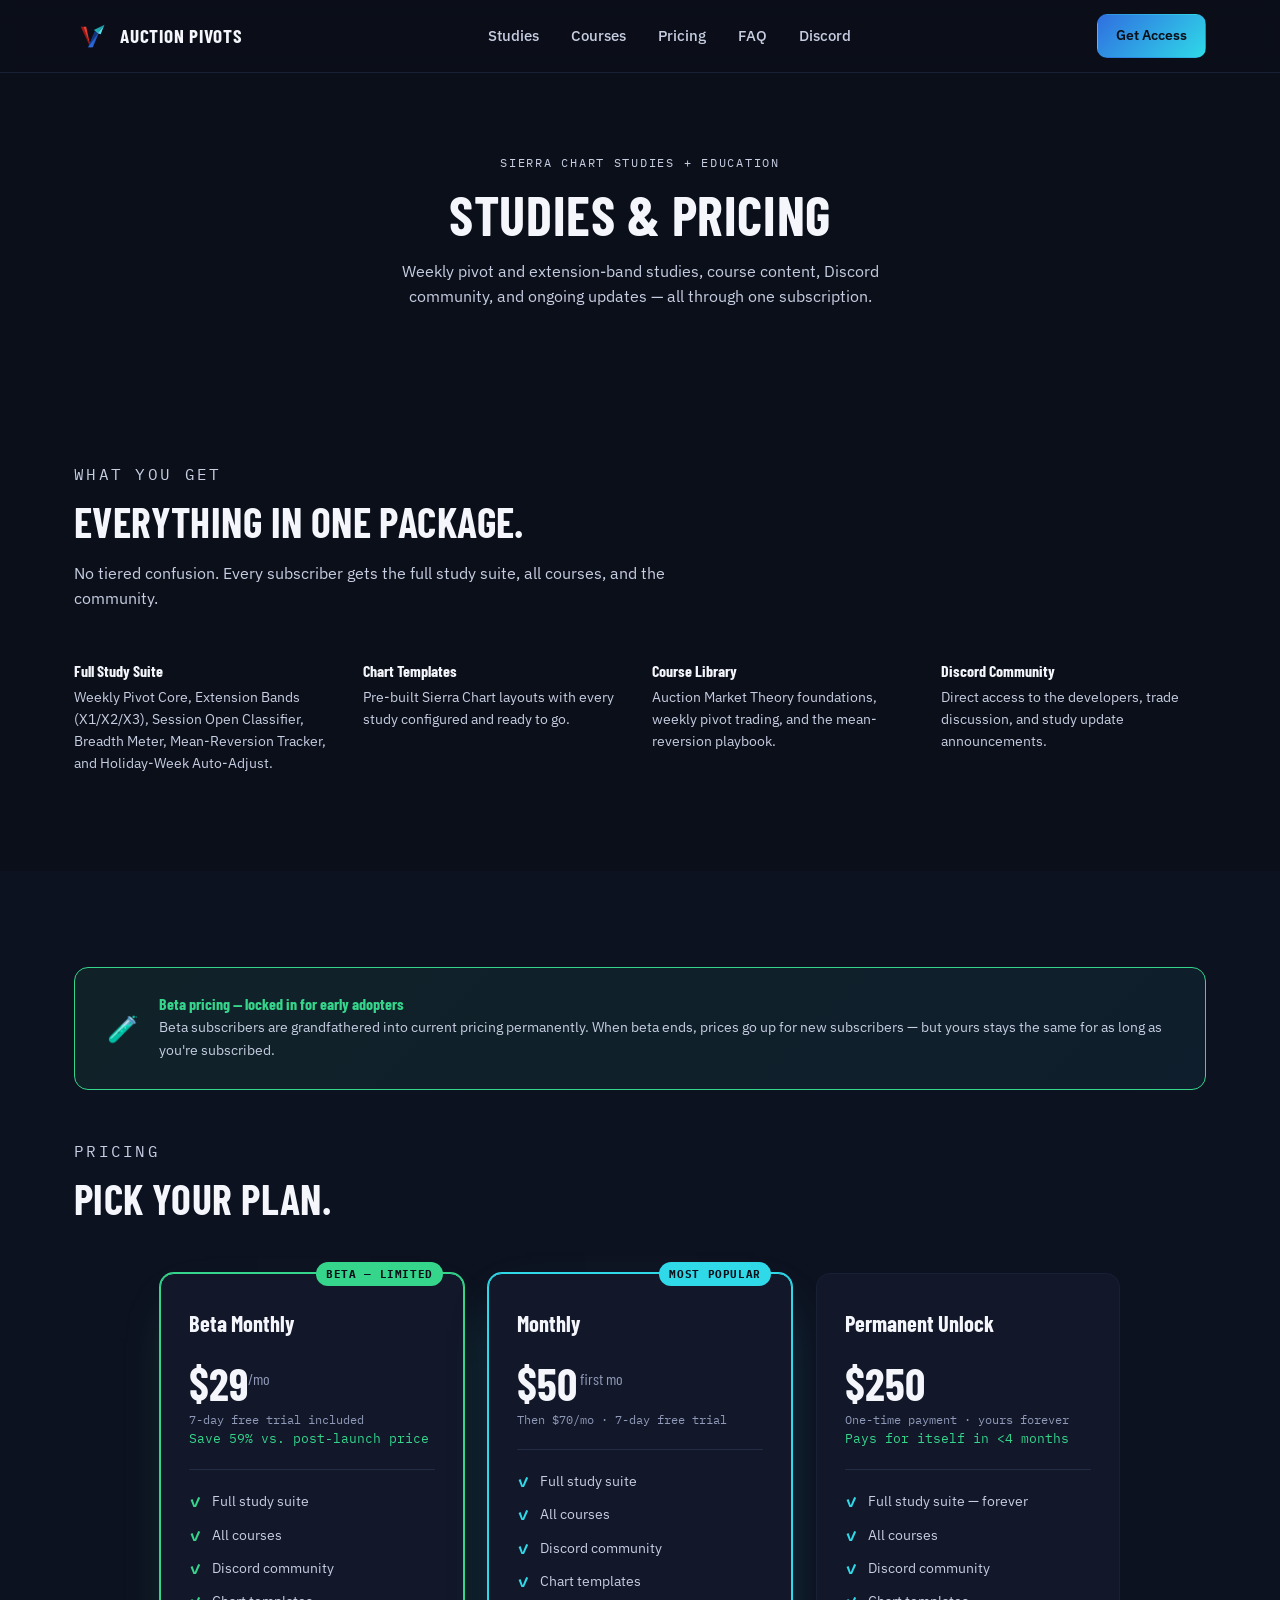
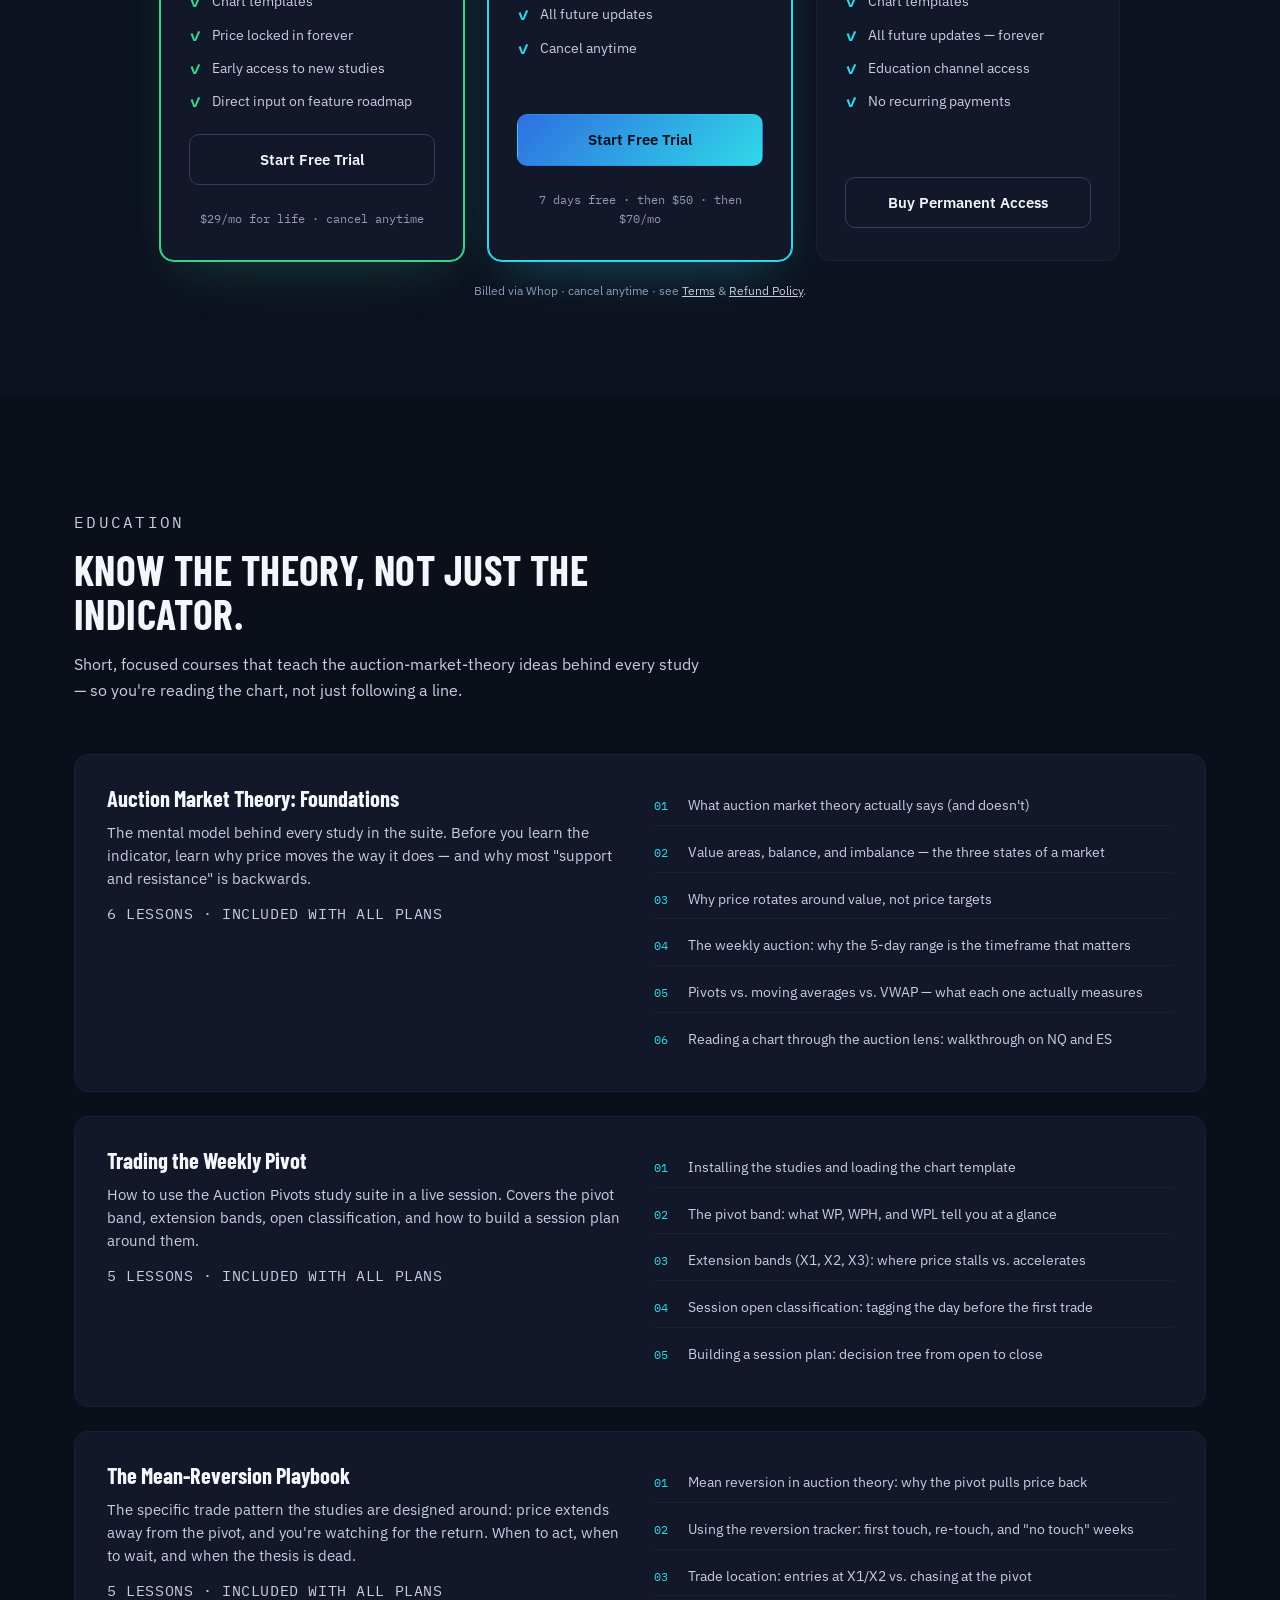
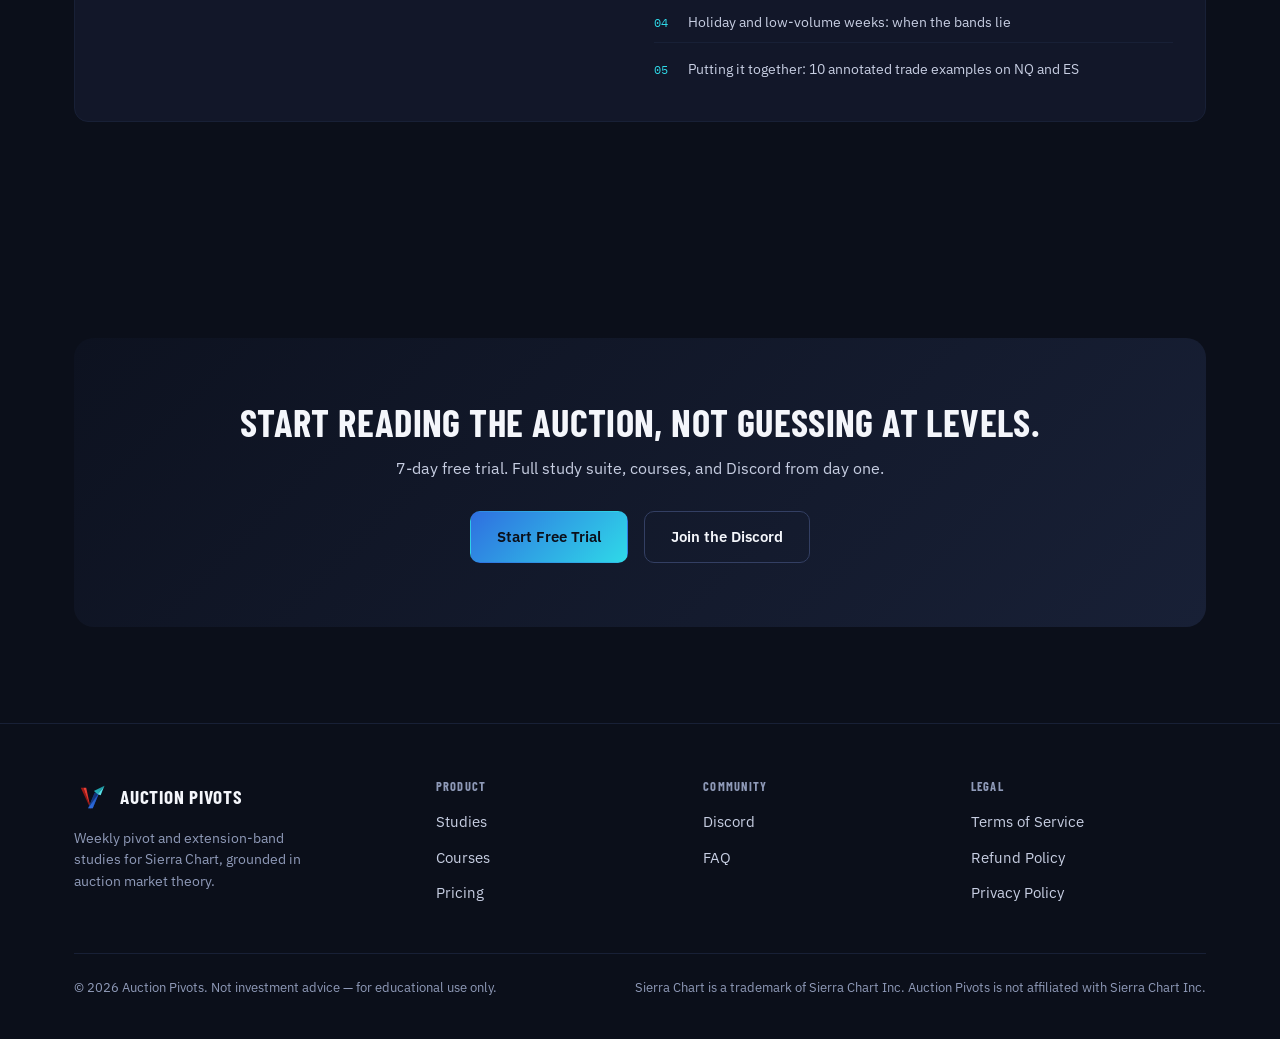
==== products.html @ 2317da23 "Initial commit: Auction Pivots marketing site" ====
<!doctype html>
<html lang="en">
<head>
<meta charset="utf-8">
<meta name="viewport" content="width=device-width, initial-scale=1">
<title>Studies &amp; Pricing — Auction Pivots</title>
<meta name="description" content="Auction Pivots studies, courses, and pricing for Sierra Chart. Monthly subscription or permanent unlock.">
<link rel="icon" href="assets/logo-mark.svg" type="image/svg+xml">
<link rel="preconnect" href="https://fonts.googleapis.com">
<link rel="preconnect" href="https://fonts.gstatic.com" crossorigin>
<link href="https://fonts.googleapis.com/css2?family=Barlow+Condensed:wght@600;700&family=IBM+Plex+Sans:wght@400;500;600;700&family=IBM+Plex+Mono:wght@400;500&display=swap" rel="stylesheet">
<link rel="stylesheet" href="css/styles.css">
<style>
  .pricing-section { padding: 96px 0; }
  .pricing-cols { display: grid; grid-template-columns: repeat(3, 1fr); gap: 24px; max-width: 960px; margin-inline: auto; }
  @media (max-width: 860px) { .pricing-cols { grid-template-columns: 1fr; max-width: 420px; } }

  .plan-card {
    position: relative;
    background: var(--navy-850);
    border: 1px solid var(--navy-800);
    border-radius: 14px;
    padding: 32px 28px;
    display: flex;
    flex-direction: column;
    gap: 20px;
  }
  .plan-card.is-featured {
    border-color: var(--cyan-400);
    box-shadow: 0 0 0 1px var(--cyan-400), 0 20px 50px -20px rgba(47, 217, 232, 0.35);
  }
  .plan-card.is-beta {
    border-color: var(--green-400);
    box-shadow: 0 0 0 1px var(--green-400), 0 20px 50px -20px rgba(53, 214, 140, 0.25);
  }
  .plan-tag {
    position: absolute;
    top: -12px; right: 20px;
    font-family: var(--font-mono);
    font-size: 0.66rem;
    letter-spacing: 0.06em;
    padding: 4px 10px;
    border-radius: 100px;
    font-weight: 700;
  }
  .plan-tag-cyan { background: var(--cyan-400); color: var(--navy-950); }
  .plan-tag-green { background: var(--green-400); color: var(--navy-950); }

  .plan-name {
    font-family: var(--font-display);
    font-size: 1.4rem;
    font-weight: 700;
    color: var(--paper-100);
  }
  .plan-price {
    font-family: var(--font-display);
    font-size: 2.8rem;
    font-weight: 700;
    color: var(--paper-100);
    line-height: 1;
  }
  .plan-price sup { font-size: 1rem; color: var(--paper-500); font-weight: 400; }
  .plan-price-note {
    font-family: var(--font-mono);
    font-size: 0.78rem;
    color: var(--paper-500);
    margin-top: 4px;
  }
  .plan-price-strike {
    font-family: var(--font-mono);
    font-size: 0.82rem;
    color: var(--paper-500);
    text-decoration: line-through;
  }
  .plan-price-save {
    font-family: var(--font-mono);
    font-size: 0.82rem;
    color: var(--green-400);
  }
  .plan-features {
    list-style: none;
    margin: 0;
    padding: 0;
    display: flex;
    flex-direction: column;
    gap: 10px;
    font-size: 0.9rem;
    color: var(--paper-300);
    flex: 1;
  }
  .plan-features li { display: flex; gap: 10px; align-items: flex-start; }
  .plan-features li::before {
    content: "✓";
    color: var(--cyan-400);
    font-weight: 700;
    flex-shrink: 0;
    margin-top: 1px;
  }
  .plan-card.is-beta .plan-features li::before { color: var(--green-400); }
  .plan-divider {
    border: none;
    border-top: 1px solid var(--navy-700);
    margin: 0;
  }

  /* Course section */
  .course-card {
    background: var(--navy-850);
    border: 1px solid var(--navy-800);
    border-radius: 14px;
    padding: 32px;
    display: grid;
    grid-template-columns: 1fr 1fr;
    gap: 28px;
    margin-bottom: 24px;
  }
  .course-card h3 {
    font-family: var(--font-display);
    font-size: 1.4rem;
    font-weight: 700;
    text-transform: none;
    letter-spacing: 0;
    color: var(--paper-100);
    margin-bottom: 12px;
  }
  .course-card p { color: var(--paper-300); font-size: 0.92rem; margin-bottom: 12px; }
  .course-meta {
    font-family: var(--font-mono);
    font-size: 0.78rem;
    color: var(--paper-500);
    letter-spacing: 0.04em;
  }
  .course-lessons {
    list-style: none;
    padding: 0;
    margin: 0;
    display: flex;
    flex-direction: column;
    gap: 8px;
    font-size: 0.88rem;
    color: var(--paper-300);
  }
  .course-lessons li {
    display: flex;
    gap: 10px;
    padding: 8px 0;
    border-bottom: 1px solid var(--navy-800);
  }
  .course-lessons li:last-child { border-bottom: none; }
  .lesson-num {
    font-family: var(--font-mono);
    font-size: 0.75rem;
    color: var(--cyan-400);
    min-width: 24px;
    padding-top: 2px;
  }
  @media (max-width: 780px) { .course-card { grid-template-columns: 1fr; } }

  /* Beta banner */
  .beta-banner {
    background: linear-gradient(135deg, rgba(53, 214, 140, 0.08), rgba(47, 217, 232, 0.06));
    border: 1px solid var(--green-400);
    border-radius: 14px;
    padding: 28px 32px;
    margin-bottom: 48px;
    display: flex;
    align-items: center;
    gap: 20px;
  }
  .beta-banner-icon {
    font-size: 1.6rem;
    flex-shrink: 0;
  }
  .beta-banner h3 {
    font-size: 1rem;
    text-transform: none;
    letter-spacing: 0;
    color: var(--green-400);
    margin-bottom: 4px;
  }
  .beta-banner p {
    font-size: 0.9rem;
    color: var(--paper-300);
  }
  @media (max-width: 620px) {
    .beta-banner { flex-direction: column; text-align: center; }
  }
</style>
</head>
<body>

<header class="site-nav">
  <div class="container">
    <a href="index.html" class="brand">
      <img src="assets/logo-mark.svg" alt="">
      <span class="brand-word">Auction Pivots</span>
    </a>
    <nav>
      <ul class="nav-links">
        <li><a href="products.html">Studies</a></li>
        <li><a href="#courses">Courses</a></li>
        <li><a href="#pricing">Pricing</a></li>
        <li><a href="index.html#faq">FAQ</a></li>
        <li><a href="https://discord.gg/maz4EEw6V" target="_blank" rel="noopener">Discord</a></li>
      </ul>
    </nav>
    <div class="nav-cta">
      <a href="https://whop.com/joined/auctionpivots/products/auctionpivots-order-flow-indicator/" class="btn btn-primary btn-sm">Get Access</a>
      <button class="nav-toggle" aria-label="Toggle menu" aria-expanded="false">&#9776;</button>
    </div>
  </div>
</header>

<main>

  <!-- PAGE HEADER -->
  <div class="page-header">
    <div class="container">
      <p class="eyebrow">Sierra Chart Studies + Education</p>
      <h1>Studies &amp; Pricing</h1>
      <p>Weekly pivot and extension-band studies, course content, Discord community, and ongoing updates — all through one subscription.</p>
    </div>
  </div>

  <!-- WHAT'S INCLUDED -->
  <section id="studies">
    <div class="container">
      <div class="section-head">
        <p class="eyebrow">What You Get</p>
        <h2>Everything in one package.</h2>
        <p>No tiered confusion. Every subscriber gets the full study suite, all courses, and the community.</p>
      </div>
      <div class="included">
        <div class="included-item">
          <h4>Full Study Suite</h4>
          <p>Weekly Pivot Core, Extension Bands (X1/X2/X3), Session Open Classifier, Breadth Meter, Mean-Reversion Tracker, and Holiday-Week Auto-Adjust.</p>
        </div>
        <div class="included-item">
          <h4>Chart Templates</h4>
          <p>Pre-built Sierra Chart layouts with every study configured and ready to go.</p>
        </div>
        <div class="included-item">
          <h4>Course Library</h4>
          <p>Auction Market Theory foundations, weekly pivot trading, and the mean-reversion playbook.</p>
        </div>
        <div class="included-item">
          <h4>Discord Community</h4>
          <p>Direct access to the developers, trade discussion, and study update announcements.</p>
        </div>
      </div>
    </div>
  </section>

  <!-- PRICING -->
  <section id="pricing" class="alt-bg pricing-section">
    <div class="container">

      <div class="beta-banner">
        <div class="beta-banner-icon">🧪</div>
        <div>
          <h3>Beta pricing — locked in for early adopters</h3>
          <p>Beta subscribers are grandfathered into current pricing permanently. When beta ends, prices go up for new subscribers — but yours stays the same for as long as you're subscribed.</p>
        </div>
      </div>

      <div class="section-head">
        <p class="eyebrow">Pricing</p>
        <h2>Pick your plan.</h2>
      </div>

      <div class="pricing-cols">

        <!-- BETA -->
        <div class="plan-card is-beta">
          <span class="plan-tag plan-tag-green">BETA — LIMITED</span>
          <p class="plan-name">Beta Monthly</p>
          <div>
            <p class="plan-price">$29<sup>/mo</sup></p>
            <p class="plan-price-note">7-day free trial included</p>
            <p class="plan-price-save">Save 59% vs. post-launch price</p>
          </div>
          <hr class="plan-divider">
          <ul class="plan-features">
            <li>Full study suite</li>
            <li>All courses</li>
            <li>Discord community</li>
            <li>Chart templates</li>
            <li>Price locked in forever</li>
            <li>Early access to new studies</li>
            <li>Direct input on feature roadmap</li>
          </ul>
          <a href="https://whop.com/joined/auctionpivots/products/auctionpivots-order-flow-indicator/" class="btn btn-ghost btn-block">Start Free Trial</a>
          <p class="plan-price-note" style="text-align:center">$29/mo for life · cancel anytime</p>
        </div>

        <!-- MONTHLY -->
        <div class="plan-card is-featured">
          <span class="plan-tag plan-tag-cyan">MOST POPULAR</span>
          <p class="plan-name">Monthly</p>
          <div>
            <p class="plan-price">$50<sup> first mo</sup></p>
            <p class="plan-price-note">Then $70/mo · 7-day free trial</p>
          </div>
          <hr class="plan-divider">
          <ul class="plan-features">
            <li>Full study suite</li>
            <li>All courses</li>
            <li>Discord community</li>
            <li>Chart templates</li>
            <li>All future updates</li>
            <li>Cancel anytime</li>
          </ul>
          <a href="https://whop.com/joined/auctionpivots/products/auctionpivots-order-flow-indicator/" class="btn btn-primary btn-block">Start Free Trial</a>
          <p class="plan-price-note" style="text-align:center">7 days free · then $50 · then $70/mo</p>
        </div>

        <!-- LIFETIME -->
        <div class="plan-card">
          <p class="plan-name">Permanent Unlock</p>
          <div>
            <p class="plan-price">$250</p>
            <p class="plan-price-note">One-time payment · yours forever</p>
            <p class="plan-price-save">Pays for itself in &lt;4 months</p>
          </div>
          <hr class="plan-divider">
          <ul class="plan-features">
            <li>Full study suite — forever</li>
            <li>All courses</li>
            <li>Discord community</li>
            <li>Chart templates</li>
            <li>All future updates — forever</li>
            <li>Education channel access</li>
            <li>No recurring payments</li>
          </ul>
          <a href="https://whop.com/joined/auctionpivots/products/auctionpivots-order-flow-indicator/" class="btn btn-ghost btn-block">Buy Permanent Access</a>
        </div>

      </div>

      <p class="stripe-note" style="text-align:center; margin-top: 20px;">Billed via Whop &middot; cancel anytime &middot; see <a href="terms.html" style="color:var(--paper-300)">Terms</a> &amp; <a href="refund.html" style="color:var(--paper-300)">Refund Policy</a>.</p>
    </div>
  </section>

  <!-- COURSES -->
  <section id="courses">
    <div class="container">
      <div class="section-head">
        <p class="eyebrow">Education</p>
        <h2>Know the theory, not just the indicator.</h2>
        <p>Short, focused courses that teach the auction-market-theory ideas behind every study — so you're reading the chart, not just following a line.</p>
      </div>

      <!-- Course 1 -->
      <div class="course-card">
        <div>
          <h3>Auction Market Theory: Foundations</h3>
          <p>The mental model behind every study in the suite. Before you learn the indicator, learn why price moves the way it does — and why most "support and resistance" is backwards.</p>
          <p class="course-meta">6 LESSONS · INCLUDED WITH ALL PLANS</p>
        </div>
        <div>
          <ul class="course-lessons">
            <li><span class="lesson-num">01</span> What auction market theory actually says (and doesn't)</li>
            <li><span class="lesson-num">02</span> Value areas, balance, and imbalance — the three states of a market</li>
            <li><span class="lesson-num">03</span> Why price rotates around value, not price targets</li>
            <li><span class="lesson-num">04</span> The weekly auction: why the 5-day range is the timeframe that matters</li>
            <li><span class="lesson-num">05</span> Pivots vs. moving averages vs. VWAP — what each one actually measures</li>
            <li><span class="lesson-num">06</span> Reading a chart through the auction lens: walkthrough on NQ and ES</li>
          </ul>
        </div>
      </div>

      <!-- Course 2 -->
      <div class="course-card">
        <div>
          <h3>Trading the Weekly Pivot</h3>
          <p>How to use the Auction Pivots study suite in a live session. Covers the pivot band, extension bands, open classification, and how to build a session plan around them.</p>
          <p class="course-meta">5 LESSONS · INCLUDED WITH ALL PLANS</p>
        </div>
        <div>
          <ul class="course-lessons">
            <li><span class="lesson-num">01</span> Installing the studies and loading the chart template</li>
            <li><span class="lesson-num">02</span> The pivot band: what WP, WPH, and WPL tell you at a glance</li>
            <li><span class="lesson-num">03</span> Extension bands (X1, X2, X3): where price stalls vs. accelerates</li>
            <li><span class="lesson-num">04</span> Session open classification: tagging the day before the first trade</li>
            <li><span class="lesson-num">05</span> Building a session plan: decision tree from open to close</li>
          </ul>
        </div>
      </div>

      <!-- Course 3 -->
      <div class="course-card">
        <div>
          <h3>The Mean-Reversion Playbook</h3>
          <p>The specific trade pattern the studies are designed around: price extends away from the pivot, and you're watching for the return. When to act, when to wait, and when the thesis is dead.</p>
          <p class="course-meta">5 LESSONS · INCLUDED WITH ALL PLANS</p>
        </div>
        <div>
          <ul class="course-lessons">
            <li><span class="lesson-num">01</span> Mean reversion in auction theory: why the pivot pulls price back</li>
            <li><span class="lesson-num">02</span> Using the reversion tracker: first touch, re-touch, and "no touch" weeks</li>
            <li><span class="lesson-num">03</span> Trade location: entries at X1/X2 vs. chasing at the pivot</li>
            <li><span class="lesson-num">04</span> Holiday and low-volume weeks: when the bands lie</li>
            <li><span class="lesson-num">05</span> Putting it together: 10 annotated trade examples on NQ and ES</li>
          </ul>
        </div>
      </div>

    </div>
  </section>

  <!-- CTA -->
  <section>
    <div class="container">
      <div class="cta-band">
        <h2>Start reading the auction, not guessing at levels.</h2>
        <p>7-day free trial. Full study suite, courses, and Discord from day one.</p>
        <div class="hero-actions">
          <a href="https://whop.com/joined/auctionpivots/products/auctionpivots-order-flow-indicator/" class="btn btn-primary">Start Free Trial</a>
          <a href="https://discord.gg/maz4EEw6V" target="_blank" rel="noopener" class="btn btn-ghost">Join the Discord</a>
        </div>
      </div>
    </div>
  </section>

</main>

<footer class="site-footer">
  <div class="container">
    <div class="footer-grid">
      <div class="footer-brand">
        <a href="index.html" class="brand">
          <img src="assets/logo-mark.svg" alt="">
          <span class="brand-word">Auction Pivots</span>
        </a>
        <p>Weekly pivot and extension-band studies for Sierra Chart, grounded in auction market theory.</p>
      </div>
      <div class="footer-col">
        <h4>Product</h4>
        <ul>
          <li><a href="products.html">Studies</a></li>
          <li><a href="#courses">Courses</a></li>
          <li><a href="#pricing">Pricing</a></li>
        </ul>
      </div>
      <div class="footer-col">
        <h4>Community</h4>
        <ul>
          <li><a href="https://discord.gg/maz4EEw6V" target="_blank" rel="noopener">Discord</a></li>
          <li><a href="index.html#faq">FAQ</a></li>
        </ul>
      </div>
      <div class="footer-col">
        <h4>Legal</h4>
        <ul>
          <li><a href="terms.html">Terms of Service</a></li>
          <li><a href="refund.html">Refund Policy</a></li>
          <li><a href="privacy.html">Privacy Policy</a></li>
        </ul>
      </div>
    </div>
    <div class="footer-bottom">
      <span>&copy; 2026 Auction Pivots. Not investment advice — for educational use only.</span>
      <span>Sierra Chart is a trademark of Sierra Chart Inc. Auction Pivots is not affiliated with Sierra Chart Inc.</span>
    </div>
  </div>
</footer>

<script src="js/main.js"></script>
</body>
</html>
---- css/styles.css ----
/* ============================================================
   Auction Pivots — design tokens
   ============================================================ */
:root {
  --navy-950: #0b0f1a;
  --navy-900: #0d1220;
  --navy-850: #121729;
  --navy-800: #182036;
  --navy-700: #232c47;
  --navy-600: #333f63;

  --red-500: #e8261f;
  --red-400: #f0453c;
  --red-700: #8f1613;

  --blue-600: #1f5fd1;
  --blue-500: #2f6fe0;
  --blue-800: #14264f;

  --cyan-400: #2fd9e8;
  --cyan-300: #6fe9ef;

  --green-400: #35d68c;

  --paper-100: #f4f6fb;
  --paper-300: #c7cee2;
  --paper-500: #8f9ab8;

  --font-display: "Barlow Condensed", "Arial Narrow", sans-serif;
  --font-body: "IBM Plex Sans", system-ui, -apple-system, sans-serif;
  --font-mono: "IBM Plex Mono", ui-monospace, "SFMono-Regular", monospace;

  --container: 1180px;
  --radius: 10px;

  --ease: cubic-bezier(0.22, 1, 0.36, 1);
}

*, *::before, *::after { box-sizing: border-box; }
html { scroll-behavior: smooth; }
@media (prefers-reduced-motion: reduce) {
  html { scroll-behavior: auto; }
  *, *::before, *::after {
    animation-duration: 0.01ms !important;
    animation-iteration-count: 1 !important;
    transition-duration: 0.01ms !important;
    scroll-behavior: auto !important;
  }
}

body {
  margin: 0;
  background: var(--navy-950);
  color: var(--paper-100);
  font-family: var(--font-body);
  font-size: 16px;
  line-height: 1.55;
  -webkit-font-smoothing: antialiased;
}

img { max-width: 100%; display: block; }
a { color: inherit; }

h1, h2, h3, h4 {
  font-family: var(--font-display);
  font-weight: 700;
  text-transform: uppercase;
  letter-spacing: 0.01em;
  line-height: 1.05;
  margin: 0;
}

p { margin: 0; }

.container {
  max-width: var(--container);
  margin-inline: auto;
  padding-inline: 24px;
}

.eyebrow {
  font-family: var(--font-mono);
  font-size: 0.78rem;
  letter-spacing: 0.14em;
  text-transform: uppercase;
  color: var(--cyan-300);
  margin-bottom: 14px;
}

:focus-visible {
  outline: 2px solid var(--cyan-400);
  outline-offset: 3px;
  border-radius: 4px;
}

/* Buttons */
.btn {
  display: inline-flex;
  align-items: center;
  justify-content: center;
  gap: 8px;
  font-family: var(--font-body);
  font-weight: 600;
  font-size: 0.95rem;
  padding: 13px 26px;
  border-radius: var(--radius);
  text-decoration: none;
  border: 1px solid transparent;
  cursor: pointer;
  transition: transform 0.2s var(--ease), background 0.2s var(--ease), border-color 0.2s var(--ease);
}
.btn:hover { transform: translateY(-2px); }
.btn-primary {
  background: linear-gradient(135deg, var(--blue-500), var(--cyan-400));
  color: var(--navy-950);
}
.btn-primary:hover { filter: brightness(1.08); }
.btn-ghost {
  background: transparent;
  border-color: var(--navy-600);
  color: var(--paper-100);
}
.btn-ghost:hover { border-color: var(--cyan-400); }
.btn-block { width: 100%; }
.btn-sm { padding: 10px 18px; font-size: 0.85rem; }

/* ============================================================
   Nav
   ============================================================ */
.site-nav {
  position: sticky;
  top: 0;
  z-index: 50;
  background: rgba(11, 15, 26, 0.82);
  backdrop-filter: blur(10px);
  border-bottom: 1px solid var(--navy-800);
}
.site-nav .container {
  display: flex;
  align-items: center;
  justify-content: space-between;
  height: 72px;
}
.brand {
  display: flex;
  align-items: center;
  gap: 12px;
  text-decoration: none;
}
.brand img { width: 34px; height: 34px; }
.brand-word {
  font-family: var(--font-display);
  font-weight: 700;
  letter-spacing: 0.04em;
  font-size: 1.2rem;
  text-transform: uppercase;
  color: var(--paper-100);
}
.nav-links {
  display: flex;
  align-items: center;
  gap: 32px;
  list-style: none;
  margin: 0;
  padding: 0;
  font-size: 0.92rem;
  font-weight: 500;
}
.nav-links a {
  text-decoration: none;
  color: var(--paper-300);
  transition: color 0.15s;
}
.nav-links a:hover { color: var(--paper-100); }
.nav-cta { display: flex; align-items: center; gap: 14px; }
.nav-toggle {
  display: none;
  background: none;
  border: 1px solid var(--navy-600);
  border-radius: 8px;
  color: var(--paper-100);
  width: 42px;
  height: 42px;
  font-size: 1.2rem;
}

@media (max-width: 860px) {
  .nav-links { display: none; }
  .nav-toggle { display: inline-flex; align-items: center; justify-content: center; }
  .site-nav.is-open .nav-links {
    display: flex;
    flex-direction: column;
    align-items: flex-start;
    gap: 18px;
    position: absolute;
    top: 72px;
    left: 0;
    right: 0;
    background: var(--navy-900);
    padding: 24px;
    border-bottom: 1px solid var(--navy-800);
  }
}

/* ============================================================
   Hero + pivot-ladder animation
   ============================================================ */
.hero {
  position: relative;
  overflow: hidden;
  min-height: 680px;
  display: flex;
  align-items: center;
  padding: 120px 0;
}

.hero-bg {
  position: absolute;
  inset: 0;
  z-index: 0;
  background: var(--navy-950);
}
.hero-video {
  position: absolute;
  inset: 0;
  width: 100%;
  height: 100%;
  object-fit: cover;
  filter: grayscale(1) contrast(1.15) brightness(0.5);
}
.hero-video-tint {
  position: absolute;
  inset: 0;
  background: linear-gradient(120deg, var(--navy-950) 0%, var(--blue-800) 45%, var(--cyan-400) 100%);
  mix-blend-mode: color;
  opacity: 0.9;
}
.hero-scrim {
  position: absolute;
  inset: 0;
  background: linear-gradient(90deg,
    rgba(11,15,26,0.94) 0%,
    rgba(11,15,26,0.80) 32%,
    rgba(11,15,26,0.42) 62%,
    rgba(11,15,26,0.6) 100%);
}

.hero-inner { position: relative; z-index: 1; }
.hero-copy { max-width: 640px; }

.hero h1 {
  font-size: clamp(2.6rem, 5vw, 4.2rem);
  color: var(--paper-100);
}
.hero h1 span {
  background: linear-gradient(100deg, var(--red-400), var(--blue-500) 55%, var(--cyan-400));
  -webkit-background-clip: text;
  background-clip: text;
  color: transparent;
}
.hero-sub {
  margin-top: 22px;
  max-width: 46ch;
  color: var(--paper-300);
  font-size: 1.05rem;
}
.hero-actions {
  margin-top: 34px;
  display: flex;
  gap: 16px;
  flex-wrap: wrap;
}

@media (max-width: 980px) {
  .hero { min-height: 560px; padding: 100px 0; }
}
@media (max-width: 620px) {
  .hero { min-height: 480px; padding: 80px 0; }
  .hero-scrim {
    background: linear-gradient(180deg, rgba(11,15,26,0.55) 0%, rgba(11,15,26,0.94) 70%);
  }
}

/* ============================================================
   Sections
   ============================================================ */
section { padding: 96px 0; }
.section-head {
  max-width: 640px;
  margin-bottom: 52px;
}
.section-head h2 { font-size: clamp(1.9rem, 3.4vw, 2.6rem); }
.section-head p {
  margin-top: 16px;
  color: var(--paper-300);
  font-size: 1.02rem;
}
.alt-bg { background: var(--navy-900); }

/* How it works */
.steps {
  display: grid;
  grid-template-columns: repeat(4, 1fr);
  gap: 24px;
}
.step {
  background: var(--navy-850);
  border: 1px solid var(--navy-800);
  border-radius: var(--radius);
  padding: 26px 22px;
}
.step-num {
  font-family: var(--font-mono);
  color: var(--cyan-400);
  font-size: 0.85rem;
  margin-bottom: 14px;
}
.step h3 {
  font-size: 1.15rem;
  text-transform: none;
  letter-spacing: 0;
}
.step p {
  margin-top: 10px;
  color: var(--paper-300);
  font-size: 0.92rem;
}
@media (max-width: 980px) { .steps { grid-template-columns: 1fr 1fr; } }
@media (max-width: 620px) { .steps { grid-template-columns: 1fr; } }

/* Showcase video */
.showcase-frame {
  max-width: 980px;
  margin-inline: auto;
  border-radius: 14px;
  overflow: hidden;
  border: 1px solid var(--navy-800);
  background: var(--navy-950);
  box-shadow: 0 30px 70px -30px rgba(0, 0, 0, 0.6);
}
.showcase-frame video {
  display: block;
  width: 100%;
  height: auto;
}

/* Cards grid (studies / packages) */
.card-grid {
  display: grid;
  grid-template-columns: repeat(3, 1fr);
  gap: 24px;
}
.card {
  background: var(--navy-850);
  border: 1px solid var(--navy-800);
  border-radius: 14px;
  padding: 30px;
  display: flex;
  flex-direction: column;
  gap: 16px;
}
.card-badge {
  align-self: flex-start;
  font-family: var(--font-mono);
  font-size: 0.68rem;
  letter-spacing: 0.08em;
  text-transform: uppercase;
  color: var(--navy-950);
  background: var(--cyan-400);
  padding: 4px 10px;
  border-radius: 100px;
}
.card h3 {
  font-size: 1.3rem;
  text-transform: none;
  letter-spacing: 0;
}
.card-list {
  list-style: none;
  margin: 0;
  padding: 0;
  display: flex;
  flex-direction: column;
  gap: 9px;
  font-size: 0.9rem;
  color: var(--paper-300);
  flex: 1;
}
.card-list li { display: flex; gap: 9px; }
.card-list li::before {
  content: "";
  width: 6px; height: 6px;
  margin-top: 7px;
  border-radius: 1px;
  background: var(--blue-500);
  flex-shrink: 0;
}
@media (max-width: 980px) { .card-grid { grid-template-columns: 1fr 1fr; } }
@media (max-width: 620px) { .card-grid { grid-template-columns: 1fr; } }

/* Pricing */
.pricing-grid {
  display: grid;
  grid-template-columns: repeat(4, 1fr);
  gap: 20px;
}
.price-card {
  position: relative;
  background: var(--navy-850);
  border: 1px solid var(--navy-800);
  border-radius: 14px;
  padding: 28px 24px;
  display: flex;
  flex-direction: column;
  gap: 18px;
}
.price-card.is-best {
  border-color: var(--cyan-400);
  box-shadow: 0 0 0 1px var(--cyan-400), 0 20px 50px -20px rgba(47, 217, 232, 0.35);
}
.price-tag {
  position: absolute;
  top: -12px; right: 20px;
  background: var(--cyan-400);
  color: var(--navy-950);
  font-family: var(--font-mono);
  font-size: 0.66rem;
  letter-spacing: 0.06em;
  padding: 4px 10px;
  border-radius: 100px;
  font-weight: 700;
}
.price-term {
  font-family: var(--font-mono);
  color: var(--paper-500);
  font-size: 0.8rem;
  letter-spacing: 0.06em;
  text-transform: uppercase;
}
.price-amount {
  font-family: var(--font-display);
  font-size: 2.6rem;
  color: var(--paper-100);
}
.price-amount sup { font-size: 1.1rem; color: var(--paper-500); font-weight: 400; }
.price-discount { color: var(--cyan-300); font-size: 0.82rem; font-family: var(--font-mono); }
@media (max-width: 980px) { .pricing-grid { grid-template-columns: 1fr 1fr; } }
@media (max-width: 560px) { .pricing-grid { grid-template-columns: 1fr; } }

/* Included strip */
.included {
  display: grid;
  grid-template-columns: repeat(4, 1fr);
  gap: 24px;
}
.included-item { text-align: left; }
.included-item h4 {
  font-size: 1rem;
  text-transform: none;
  letter-spacing: 0;
  color: var(--paper-100);
}
.included-item p {
  margin-top: 8px;
  font-size: 0.88rem;
  color: var(--paper-300);
}
@media (max-width: 860px) { .included { grid-template-columns: 1fr 1fr; } }
@media (max-width: 520px) { .included { grid-template-columns: 1fr; } }

/* FAQ */
.faq { max-width: 780px; }
.faq-item {
  border-bottom: 1px solid var(--navy-800);
}
.faq-q {
  width: 100%;
  text-align: left;
  background: none;
  border: none;
  color: var(--paper-100);
  font-family: var(--font-body);
  font-size: 1.02rem;
  font-weight: 600;
  padding: 22px 0;
  display: flex;
  justify-content: space-between;
  align-items: center;
  gap: 16px;
  cursor: pointer;
}
.faq-q .icon { transition: transform 0.2s var(--ease); color: var(--cyan-400); font-family: var(--font-mono); }
.faq-item[data-open="true"] .icon { transform: rotate(45deg); }
.faq-a {
  max-height: 0;
  overflow: hidden;
  color: var(--paper-300);
  font-size: 0.95rem;
  transition: max-height 0.25s var(--ease);
}
.faq-a-inner { padding-bottom: 22px; }

/* CTA band */
.cta-band {
  text-align: center;
  background: linear-gradient(135deg, var(--navy-900), var(--navy-800));
  border-radius: 20px;
  padding: 64px 32px;
}
.cta-band h2 { font-size: clamp(1.8rem, 3.6vw, 2.4rem); }
.cta-band p { margin-top: 14px; color: var(--paper-300); }
.cta-band .hero-actions { justify-content: center; margin-top: 30px; }

/* Footer */
.site-footer {
  border-top: 1px solid var(--navy-800);
  padding: 56px 0 40px;
}
.footer-grid {
  display: grid;
  grid-template-columns: 1.4fr 1fr 1fr 1fr;
  gap: 32px;
}
.footer-brand .brand { margin-bottom: 14px; }
.footer-brand p { color: var(--paper-500); font-size: 0.88rem; max-width: 32ch; }
.footer-col h4 {
  font-size: 0.78rem;
  letter-spacing: 0.1em;
  color: var(--paper-500);
  margin-bottom: 16px;
}
.footer-col ul { list-style: none; margin: 0; padding: 0; display: flex; flex-direction: column; gap: 11px; }
.footer-col a { text-decoration: none; color: var(--paper-300); font-size: 0.92rem; }
.footer-col a:hover { color: var(--cyan-300); }
.footer-bottom {
  margin-top: 48px;
  padding-top: 24px;
  border-top: 1px solid var(--navy-800);
  color: var(--paper-500);
  font-size: 0.82rem;
  display: flex;
  justify-content: space-between;
  flex-wrap: wrap;
  gap: 12px;
}
@media (max-width: 780px) {
  .footer-grid { grid-template-columns: 1fr 1fr; }
}
@media (max-width: 480px) {
  .footer-grid { grid-template-columns: 1fr; }
}

/* Page header (products page) */
.page-header { padding: 64px 0 40px; text-align: center; }
.page-header h1 { font-size: clamp(2.2rem, 4.6vw, 3.4rem); }
.page-header p { margin-top: 16px; color: var(--paper-300); max-width: 56ch; margin-inline: auto; }

.tier-tabs {
  display: flex;
  justify-content: center;
  gap: 10px;
  margin: 36px 0 8px;
  flex-wrap: wrap;
}
.tier-tab {
  font-family: var(--font-mono);
  font-size: 0.82rem;
  letter-spacing: 0.04em;
  padding: 9px 18px;
  border-radius: 100px;
  border: 1px solid var(--navy-700);
  background: transparent;
  color: var(--paper-300);
  cursor: pointer;
}
.tier-tab[aria-selected="true"] {
  background: var(--cyan-400);
  border-color: var(--cyan-400);
  color: var(--navy-950);
}

.bundle-card {
  background: var(--navy-850);
  border: 1px solid var(--navy-800);
  border-radius: 14px;
  padding: 32px;
  margin-bottom: 24px;
  display: grid;
  grid-template-columns: 1.4fr 1fr;
  gap: 28px;
}
.bundle-card h3 { font-size: 1.4rem; text-transform: none; letter-spacing: 0; }
.bundle-card .card-list { margin-top: 16px; }
.bundle-price { display: flex; flex-direction: column; justify-content: center; align-items: flex-start; gap: 10px; }
@media (max-width: 780px) { .bundle-card { grid-template-columns: 1fr; } }

.study-table {
  width: 100%;
  border-collapse: collapse;
  font-size: 0.92rem;
}
.study-table th, .study-table td {
  text-align: left;
  padding: 16px 14px;
  border-bottom: 1px solid var(--navy-800);
}
.study-table th {
  font-family: var(--font-mono);
  font-size: 0.72rem;
  letter-spacing: 0.06em;
  text-transform: uppercase;
  color: var(--paper-500);
  font-weight: 500;
}
.study-table td:first-child { color: var(--paper-100); font-weight: 600; }
.study-table .mono { font-family: var(--font-mono); color: var(--cyan-300); font-size: 0.85rem; }
.table-wrap { overflow-x: auto; }

.stripe-note {
  margin-top: 8px;
  font-size: 0.78rem;
  color: var(--paper-500);
}
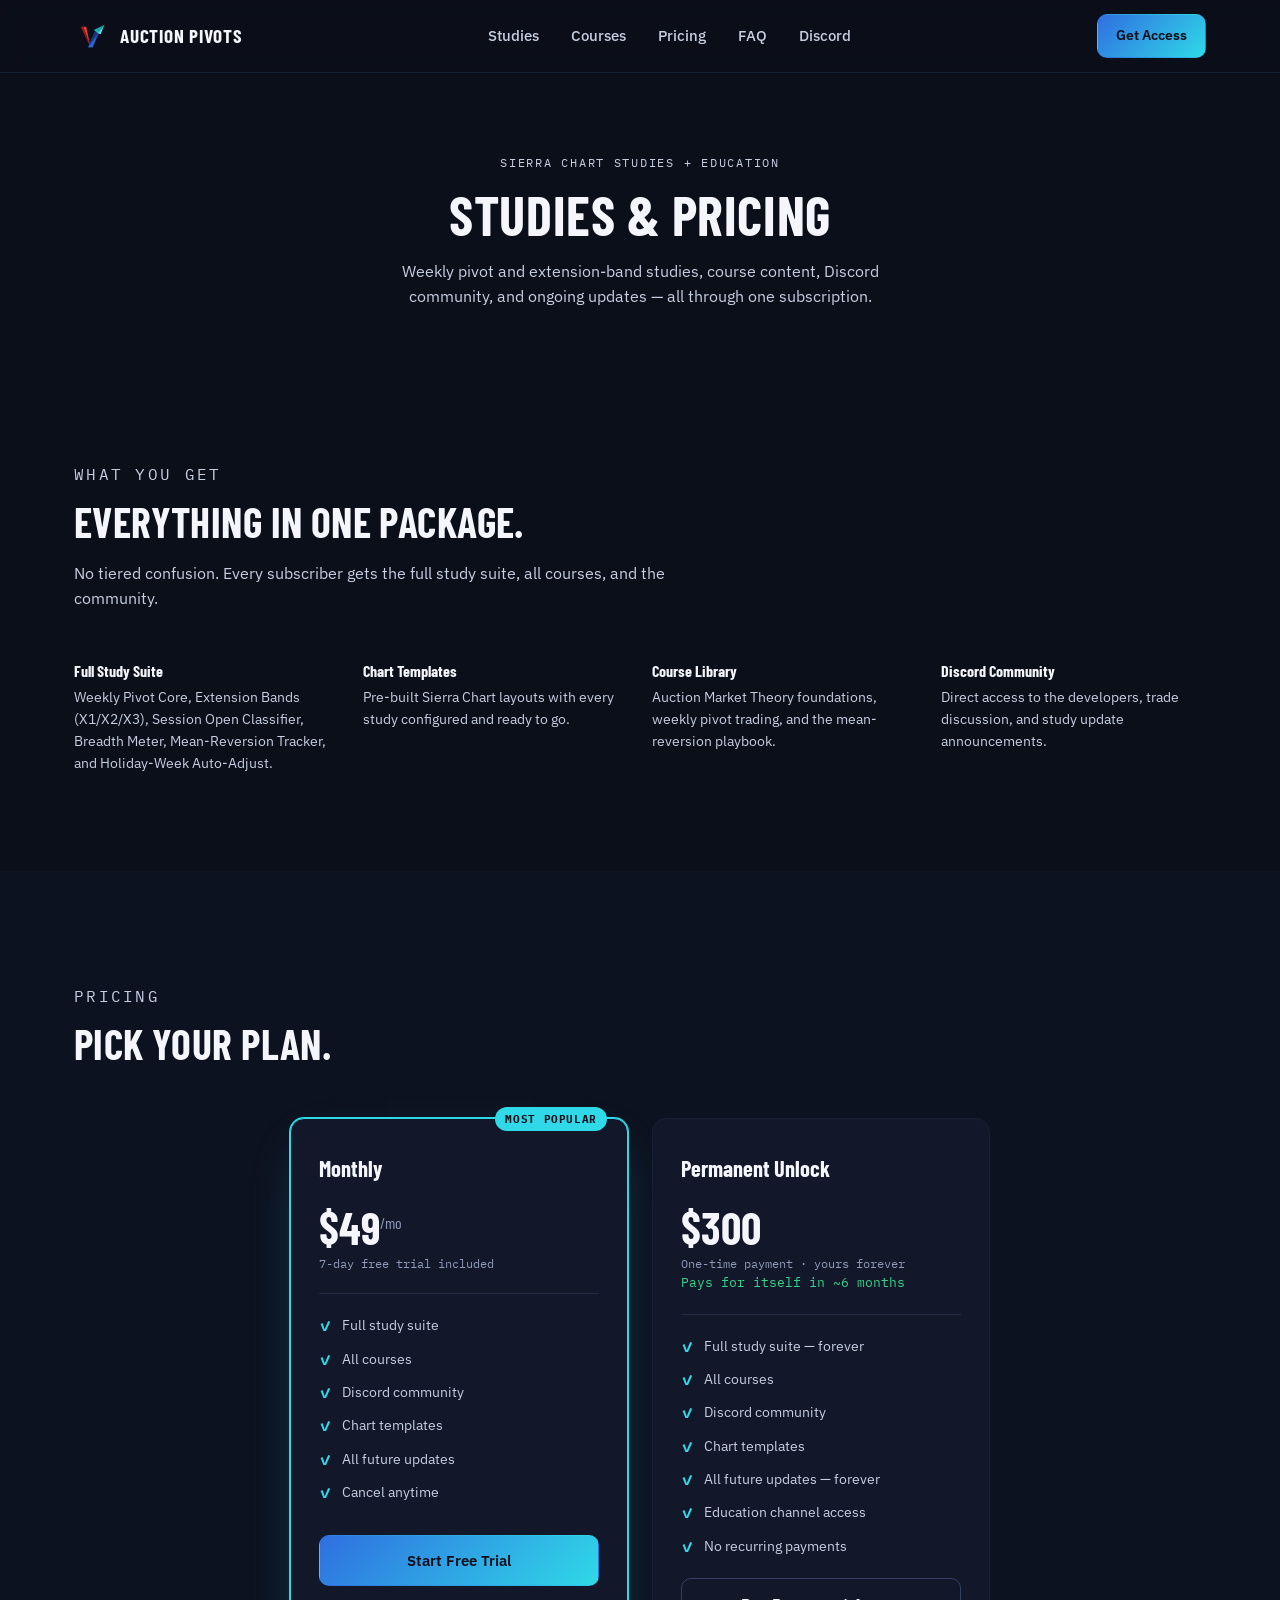
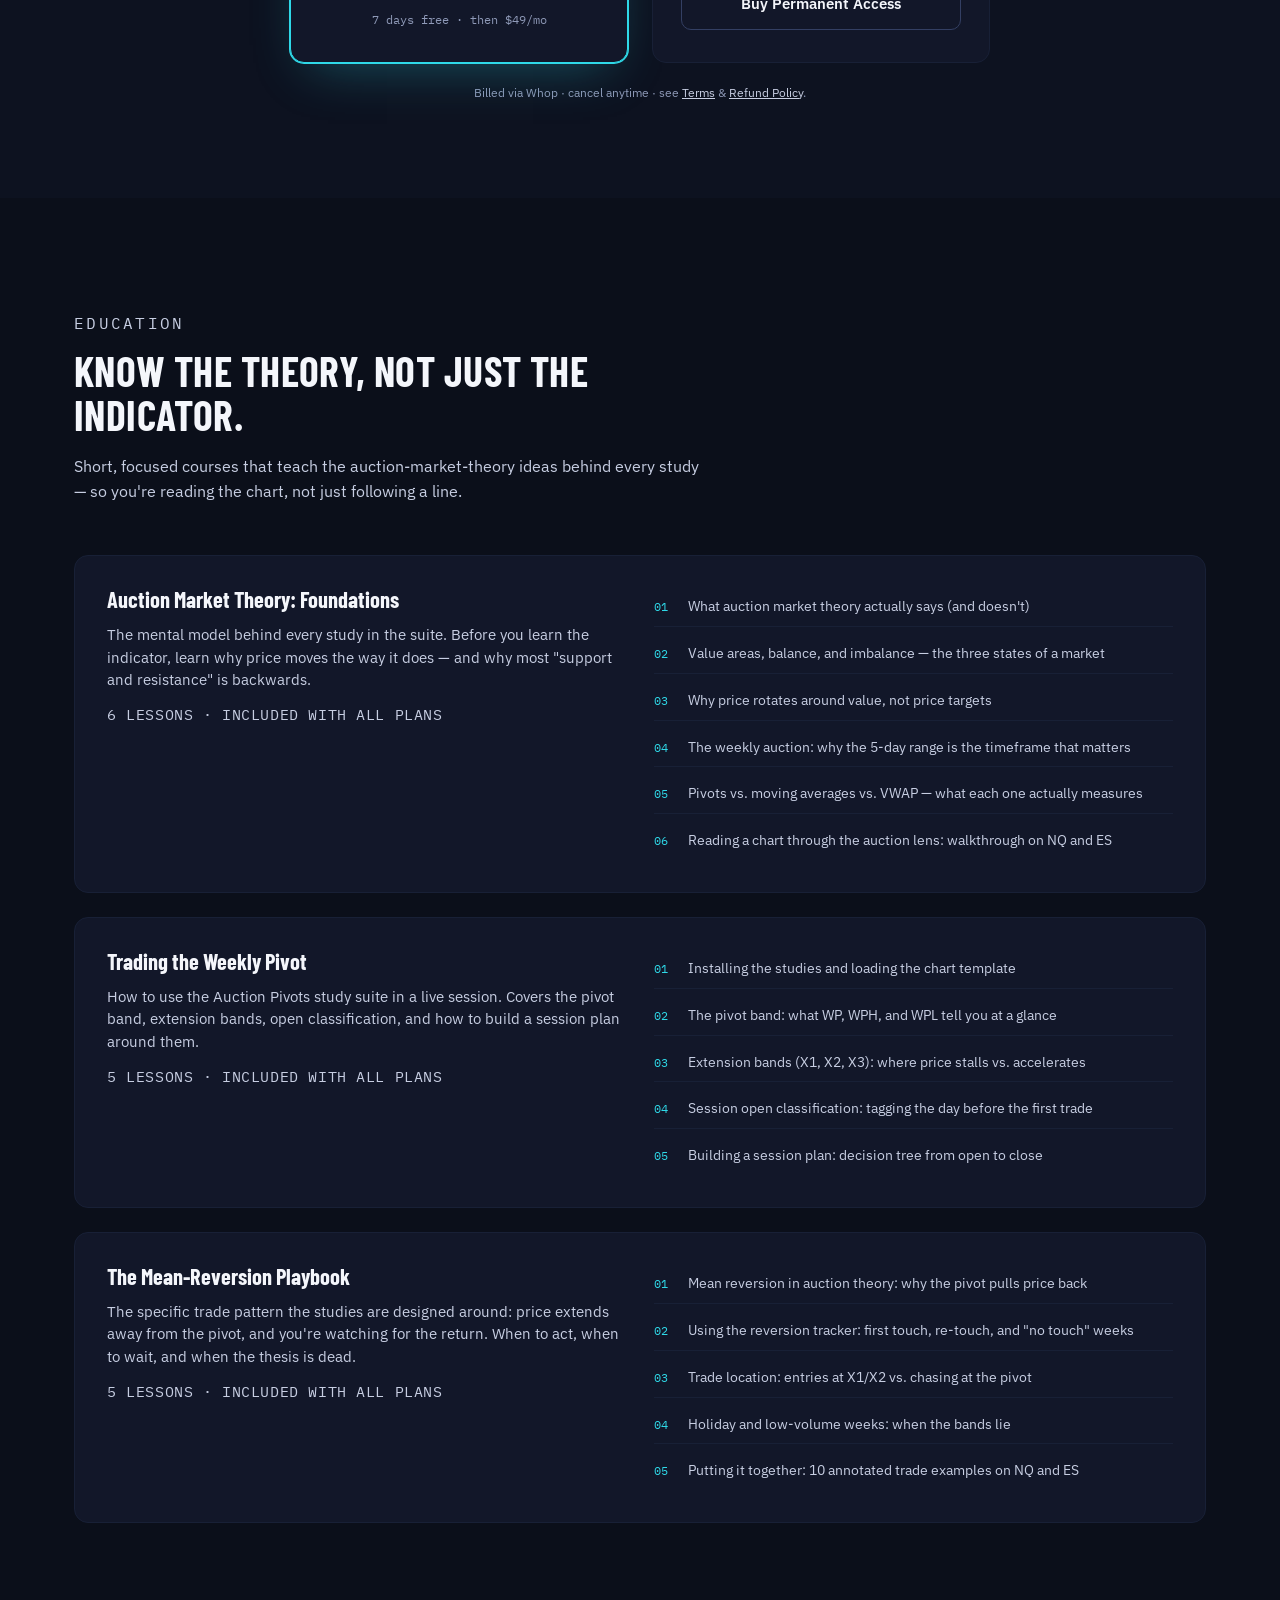
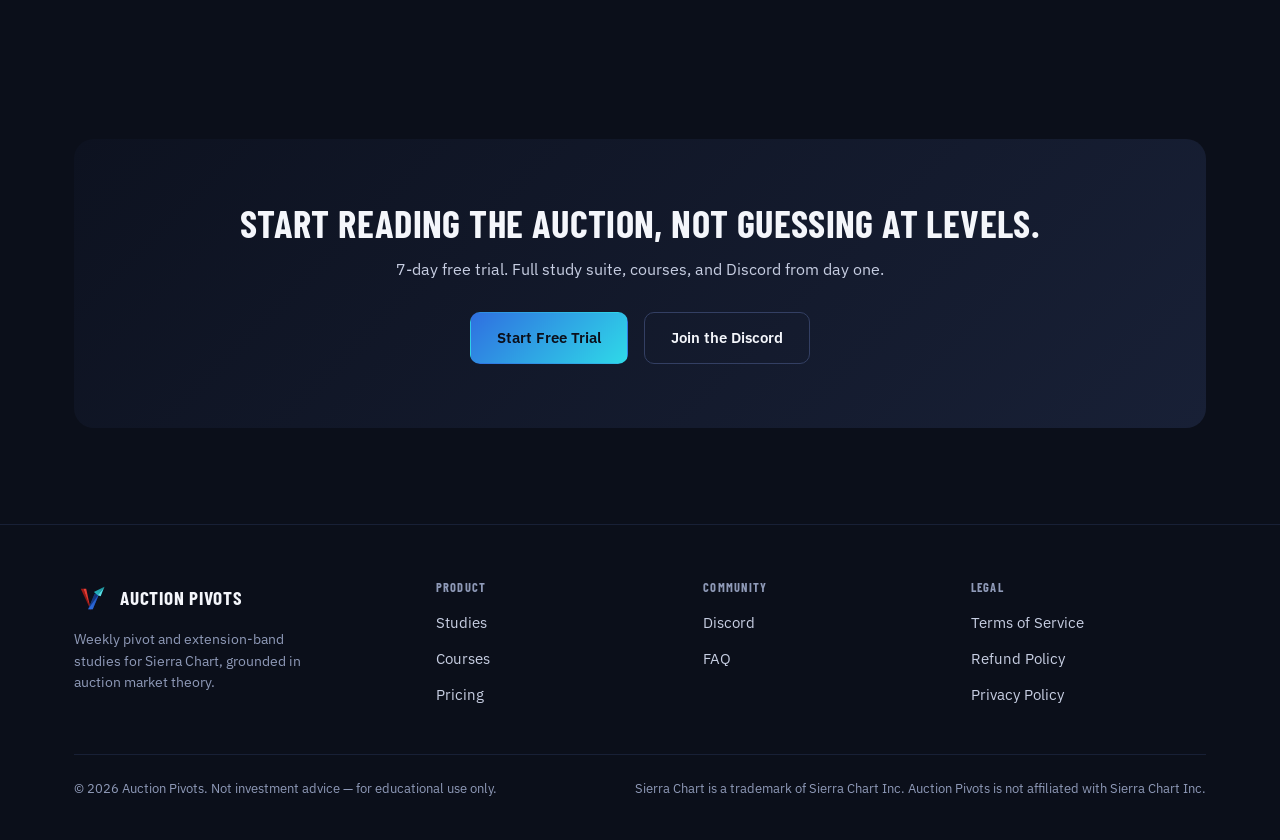
==== commit b067b8f3: "Simplify pricing to Monthly $49 + Lifetime $300, remove stale package framing" ====
--- a/products.html
+++ b/products.html
@@ -12,8 +12,8 @@
 <link rel="stylesheet" href="css/styles.css">
 <style>
   .pricing-section { padding: 96px 0; }
-  .pricing-cols { display: grid; grid-template-columns: repeat(3, 1fr); gap: 24px; max-width: 960px; margin-inline: auto; }
-  @media (max-width: 860px) { .pricing-cols { grid-template-columns: 1fr; max-width: 420px; } }
+  .pricing-cols { display: grid; grid-template-columns: repeat(2, 1fr); gap: 24px; max-width: 700px; margin-inline: auto; }
+  @media (max-width: 620px) { .pricing-cols { grid-template-columns: 1fr; max-width: 420px; } }
 
   .plan-card {
     position: relative;
@@ -29,10 +29,6 @@
     border-color: var(--cyan-400);
     box-shadow: 0 0 0 1px var(--cyan-400), 0 20px 50px -20px rgba(47, 217, 232, 0.35);
   }
-  .plan-card.is-beta {
-    border-color: var(--green-400);
-    box-shadow: 0 0 0 1px var(--green-400), 0 20px 50px -20px rgba(53, 214, 140, 0.25);
-  }
   .plan-tag {
     position: absolute;
     top: -12px; right: 20px;
@@ -44,7 +40,6 @@
     font-weight: 700;
   }
   .plan-tag-cyan { background: var(--cyan-400); color: var(--navy-950); }
-  .plan-tag-green { background: var(--green-400); color: var(--navy-950); }
 
   .plan-name {
     font-family: var(--font-display);
@@ -96,7 +91,6 @@
     flex-shrink: 0;
     margin-top: 1px;
   }
-  .plan-card.is-beta .plan-features li::before { color: var(--green-400); }
   .plan-divider {
     border: none;
     border-top: 1px solid var(--navy-700);
@@ -155,36 +149,6 @@
     padding-top: 2px;
   }
   @media (max-width: 780px) { .course-card { grid-template-columns: 1fr; } }
-
-  /* Beta banner */
-  .beta-banner {
-    background: linear-gradient(135deg, rgba(53, 214, 140, 0.08), rgba(47, 217, 232, 0.06));
-    border: 1px solid var(--green-400);
-    border-radius: 14px;
-    padding: 28px 32px;
-    margin-bottom: 48px;
-    display: flex;
-    align-items: center;
-    gap: 20px;
-  }
-  .beta-banner-icon {
-    font-size: 1.6rem;
-    flex-shrink: 0;
-  }
-  .beta-banner h3 {
-    font-size: 1rem;
-    text-transform: none;
-    letter-spacing: 0;
-    color: var(--green-400);
-    margin-bottom: 4px;
-  }
-  .beta-banner p {
-    font-size: 0.9rem;
-    color: var(--paper-300);
-  }
-  @media (max-width: 620px) {
-    .beta-banner { flex-direction: column; text-align: center; }
-  }
 </style>
 </head>
 <body>
@@ -255,51 +219,20 @@
   <section id="pricing" class="alt-bg pricing-section">
     <div class="container">
 
-      <div class="beta-banner">
-        <div class="beta-banner-icon">🧪</div>
-        <div>
-          <h3>Beta pricing — locked in for early adopters</h3>
-          <p>Beta subscribers are grandfathered into current pricing permanently. When beta ends, prices go up for new subscribers — but yours stays the same for as long as you're subscribed.</p>
-        </div>
-      </div>
-
       <div class="section-head">
         <p class="eyebrow">Pricing</p>
         <h2>Pick your plan.</h2>
       </div>
 
       <div class="pricing-cols">
-
-        <!-- BETA -->
-        <div class="plan-card is-beta">
-          <span class="plan-tag plan-tag-green">BETA — LIMITED</span>
-          <p class="plan-name">Beta Monthly</p>
-          <div>
-            <p class="plan-price">$29<sup>/mo</sup></p>
-            <p class="plan-price-note">7-day free trial included</p>
-            <p class="plan-price-save">Save 59% vs. post-launch price</p>
-          </div>
-          <hr class="plan-divider">
-          <ul class="plan-features">
-            <li>Full study suite</li>
-            <li>All courses</li>
-            <li>Discord community</li>
-            <li>Chart templates</li>
-            <li>Price locked in forever</li>
-            <li>Early access to new studies</li>
-            <li>Direct input on feature roadmap</li>
-          </ul>
-          <a href="https://whop.com/joined/auctionpivots/products/auctionpivots-order-flow-indicator/" class="btn btn-ghost btn-block">Start Free Trial</a>
-          <p class="plan-price-note" style="text-align:center">$29/mo for life · cancel anytime</p>
-        </div>
 
         <!-- MONTHLY -->
         <div class="plan-card is-featured">
           <span class="plan-tag plan-tag-cyan">MOST POPULAR</span>
           <p class="plan-name">Monthly</p>
           <div>
-            <p class="plan-price">$50<sup> first mo</sup></p>
-            <p class="plan-price-note">Then $70/mo · 7-day free trial</p>
+            <p class="plan-price">$49<sup>/mo</sup></p>
+            <p class="plan-price-note">7-day free trial included</p>
           </div>
           <hr class="plan-divider">
           <ul class="plan-features">
@@ -311,16 +244,16 @@
             <li>Cancel anytime</li>
           </ul>
           <a href="https://whop.com/joined/auctionpivots/products/auctionpivots-order-flow-indicator/" class="btn btn-primary btn-block">Start Free Trial</a>
-          <p class="plan-price-note" style="text-align:center">7 days free · then $50 · then $70/mo</p>
+          <p class="plan-price-note" style="text-align:center">7 days free · then $49/mo</p>
         </div>
 
         <!-- LIFETIME -->
         <div class="plan-card">
           <p class="plan-name">Permanent Unlock</p>
           <div>
-            <p class="plan-price">$250</p>
+            <p class="plan-price">$300</p>
             <p class="plan-price-note">One-time payment · yours forever</p>
-            <p class="plan-price-save">Pays for itself in &lt;4 months</p>
+            <p class="plan-price-save">Pays for itself in ~6 months</p>
           </div>
           <hr class="plan-divider">
           <ul class="plan-features">
--- a/css/styles.css
+++ b/css/styles.css
@@ -401,8 +401,10 @@
 /* Pricing */
 .pricing-grid {
   display: grid;
-  grid-template-columns: repeat(4, 1fr);
+  grid-template-columns: repeat(2, 1fr);
   gap: 20px;
+  max-width: 560px;
+  margin-inline: auto;
 }
 .price-card {
   position: relative;
@@ -444,7 +446,6 @@
 }
 .price-amount sup { font-size: 1.1rem; color: var(--paper-500); font-weight: 400; }
 .price-discount { color: var(--cyan-300); font-size: 0.82rem; font-family: var(--font-mono); }
-@media (max-width: 980px) { .pricing-grid { grid-template-columns: 1fr 1fr; } }
 @media (max-width: 560px) { .pricing-grid { grid-template-columns: 1fr; } }
 
 /* Included strip */
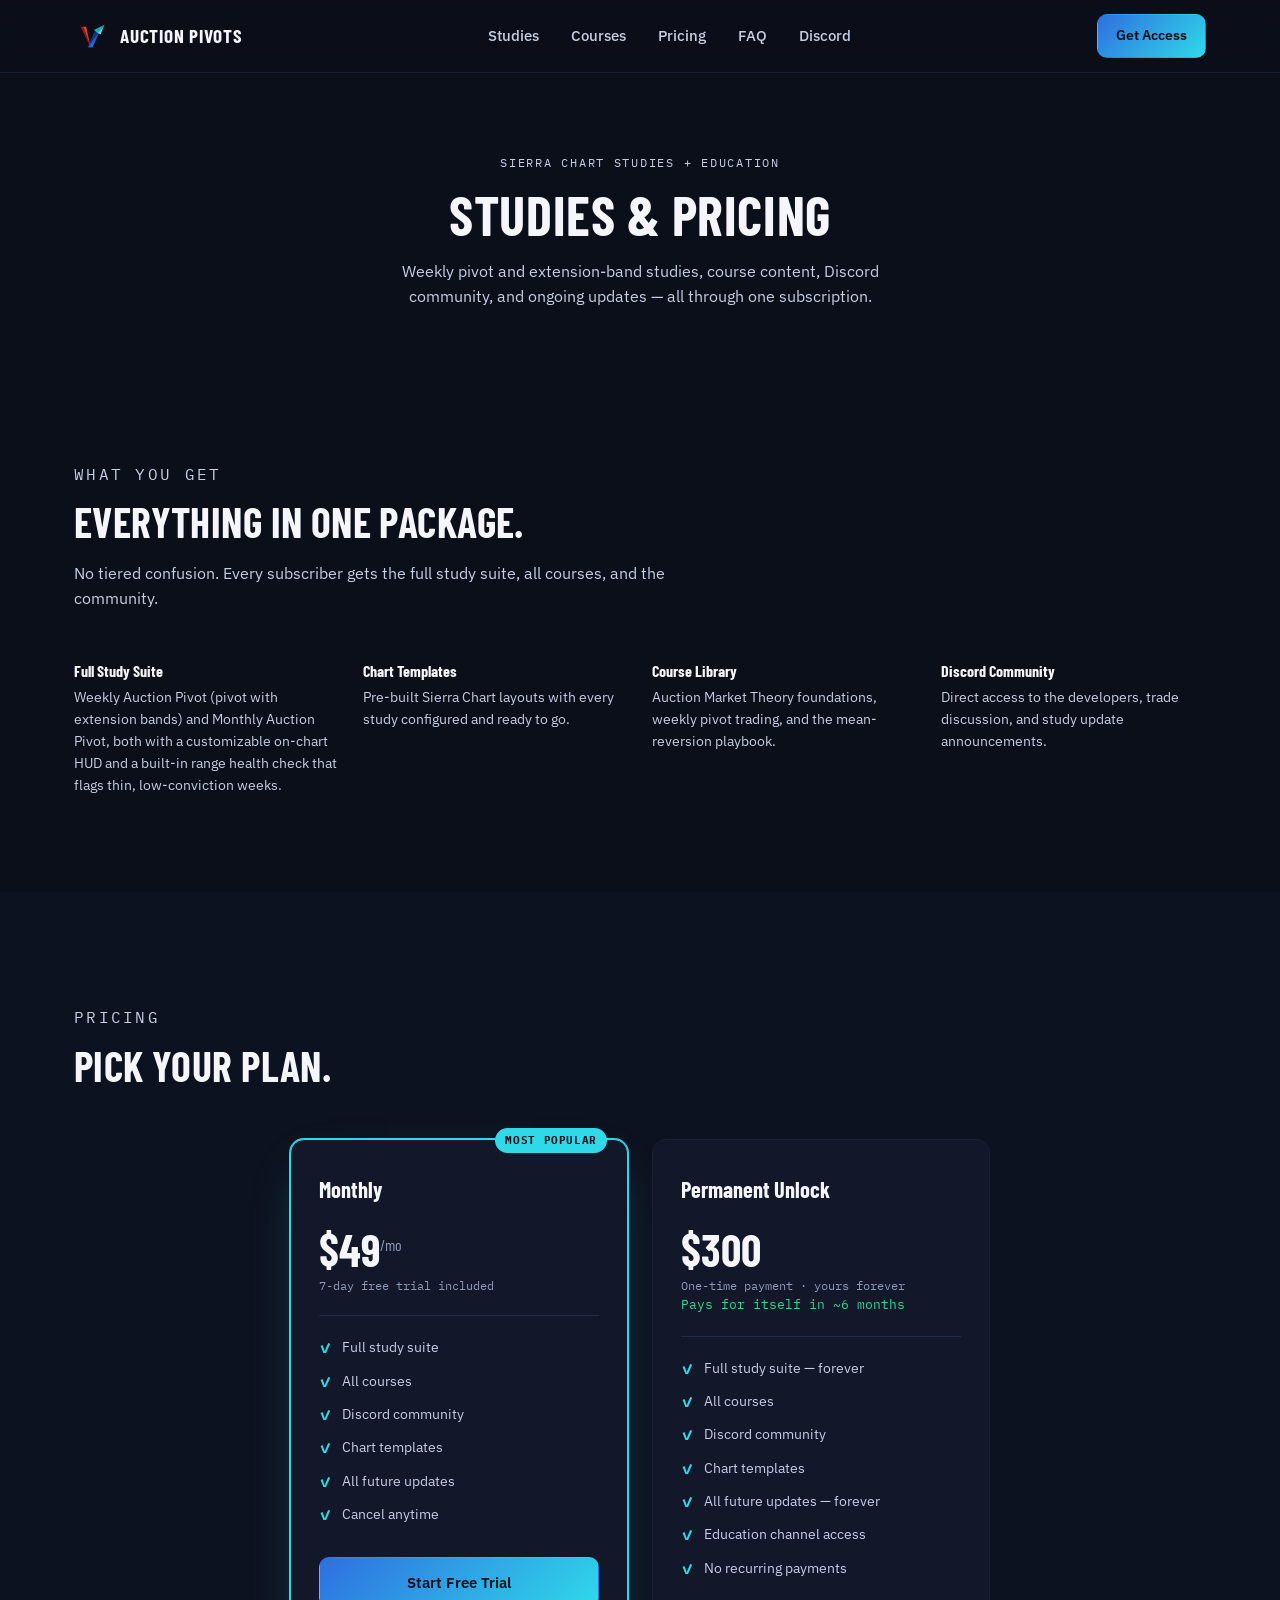
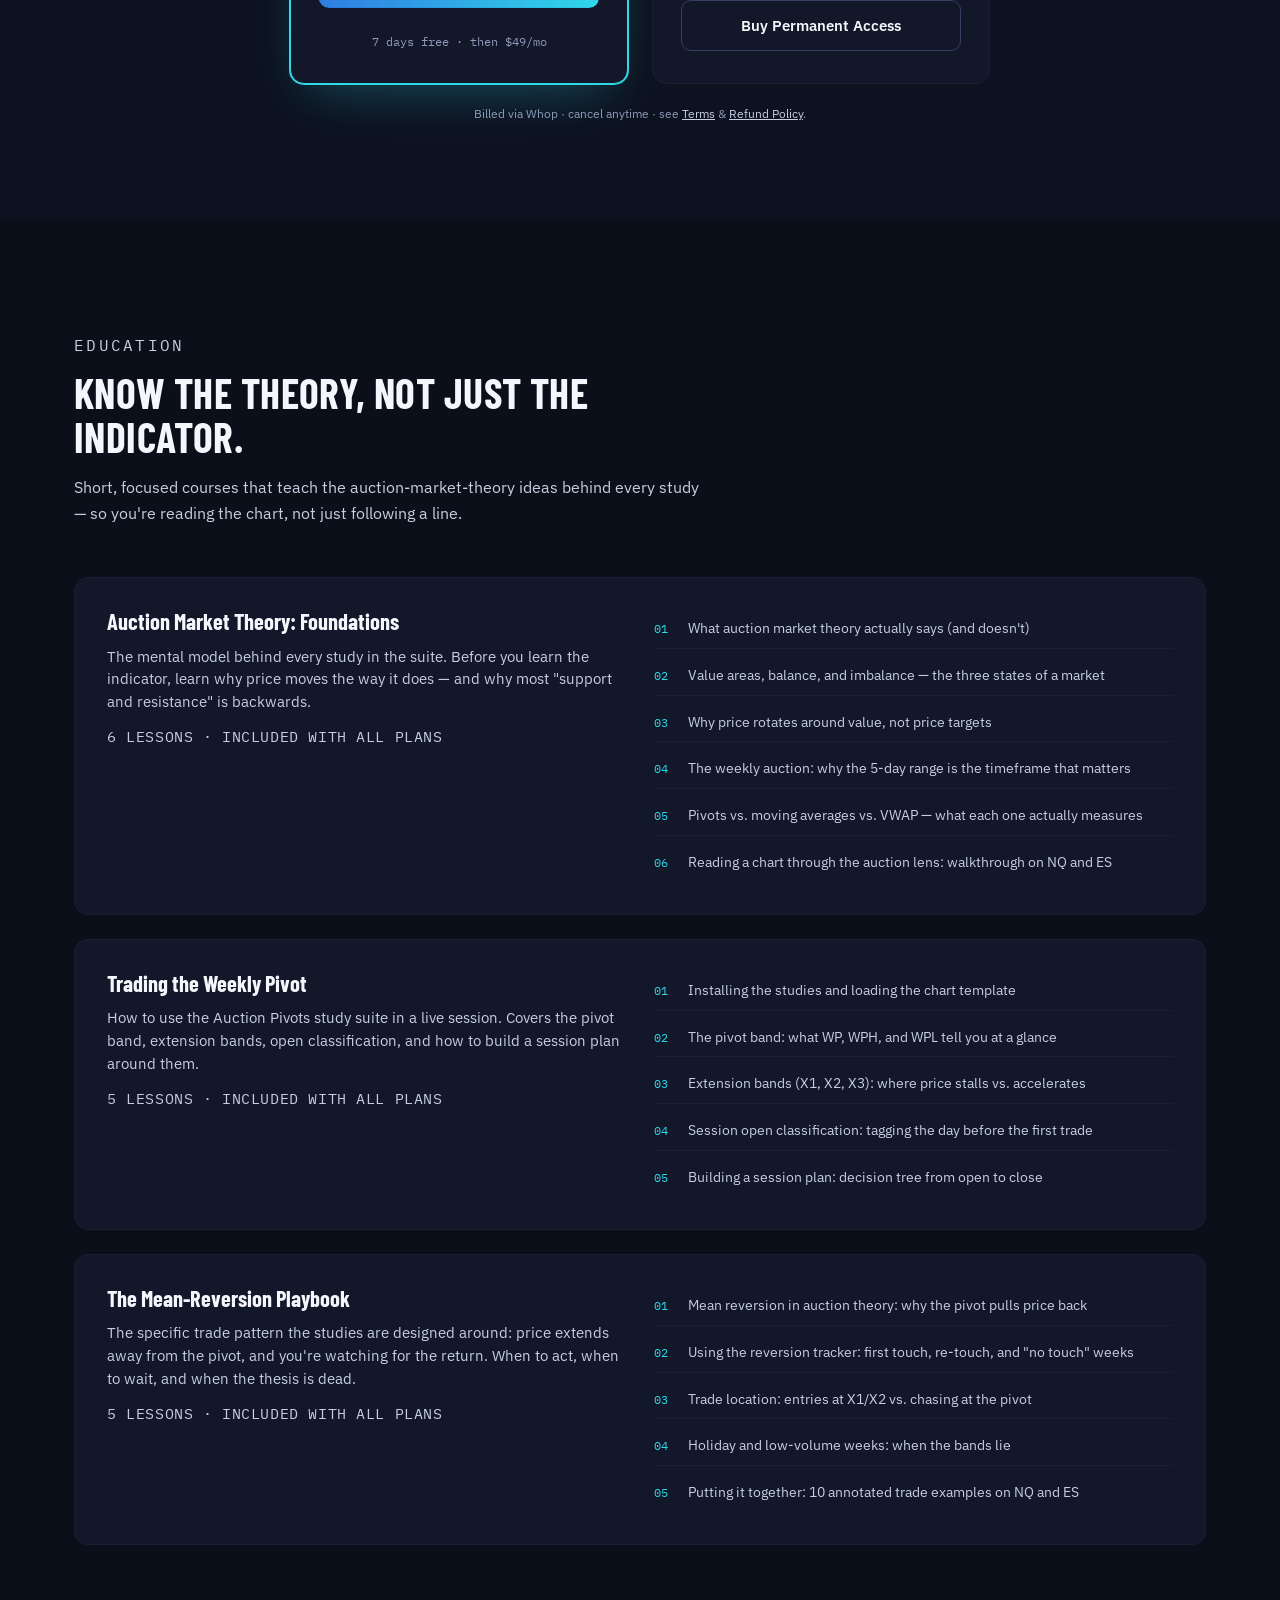
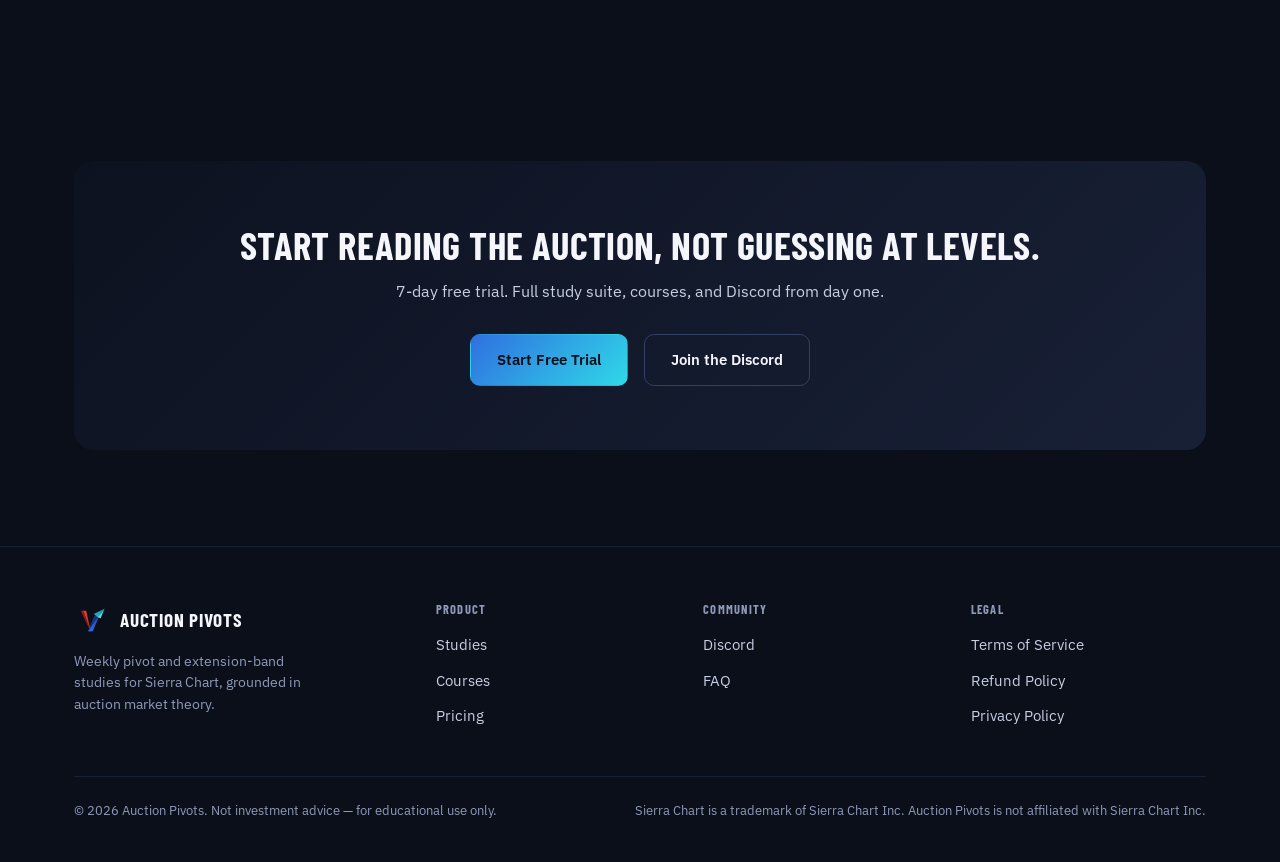
==== commit 4493fec0: "Update feature copy to match current release and refresh install guide Weekly/Monthly are the only s" ====
--- a/products.html
+++ b/products.html
@@ -197,7 +197,7 @@
       <div class="included">
         <div class="included-item">
           <h4>Full Study Suite</h4>
-          <p>Weekly Pivot Core, Extension Bands (X1/X2/X3), Session Open Classifier, Breadth Meter, Mean-Reversion Tracker, and Holiday-Week Auto-Adjust.</p>
+          <p>Weekly Auction Pivot (pivot with extension bands) and Monthly Auction Pivot, both with a customizable on-chart HUD and a built-in range health check that flags thin, low-conviction weeks.</p>
         </div>
         <div class="included-item">
           <h4>Chart Templates</h4>
--- a/css/styles.css
+++ b/css/styles.css
@@ -329,6 +329,87 @@
 @media (max-width: 620px) { .steps { grid-template-columns: 1fr; } }
 
 /* Showcase video */
+/* Before / after compare slider */
+.compare-slider {
+  position: relative;
+  max-width: 980px;
+  margin-inline: auto;
+  aspect-ratio: 2000 / 511;
+  border-radius: 14px;
+  overflow: hidden;
+  border: 1px solid var(--navy-800);
+  background: var(--navy-950);
+  box-shadow: 0 30px 70px -30px rgba(0, 0, 0, 0.6);
+  cursor: ew-resize;
+  user-select: none;
+  touch-action: pan-y;
+}
+.compare-layer {
+  position: absolute;
+  inset: 0;
+  width: 100%;
+  height: 100%;
+}
+.compare-layer svg, .compare-layer img {
+  display: block;
+  width: 100%;
+  height: 100%;
+  object-fit: cover;
+  -webkit-user-drag: none;
+  user-select: none;
+  pointer-events: none;
+}
+.compare-before {
+  clip-path: inset(0 50% 0 0);
+}
+
+.compare-tag {
+  position: absolute;
+  top: 16px;
+  font-family: var(--font-mono);
+  font-size: 0.7rem;
+  letter-spacing: 0.06em;
+  text-transform: uppercase;
+  padding: 5px 12px;
+  border-radius: 100px;
+}
+.compare-tag-after { right: 16px; background: var(--cyan-400); color: var(--navy-950); }
+.compare-tag-before { left: 16px; background: var(--navy-800); color: var(--paper-300); border: 1px solid var(--navy-700); }
+
+.compare-handle {
+  position: absolute;
+  top: 0;
+  bottom: 0;
+  left: 50%;
+  width: 2px;
+  background: var(--paper-100);
+  transform: translateX(-50%);
+  pointer-events: none;
+}
+.compare-handle-grip {
+  position: absolute;
+  top: 50%;
+  left: 50%;
+  transform: translate(-50%, -50%);
+  width: 40px;
+  height: 40px;
+  border-radius: 50%;
+  background: var(--paper-100);
+  color: var(--navy-950);
+  display: flex;
+  align-items: center;
+  justify-content: center;
+  font-size: 1.1rem;
+  box-shadow: 0 4px 16px rgba(0, 0, 0, 0.4);
+}
+.compare-slider:focus-visible { outline: 2px solid var(--cyan-400); outline-offset: 4px; }
+
+@media (max-width: 620px) {
+  .compare-slider { aspect-ratio: 4 / 3; }
+  .compare-tag { font-size: 0.62rem; padding: 4px 9px; }
+  .compare-handle-grip { width: 34px; height: 34px; }
+}
+
 .showcase-frame {
   max-width: 980px;
   margin-inline: auto;
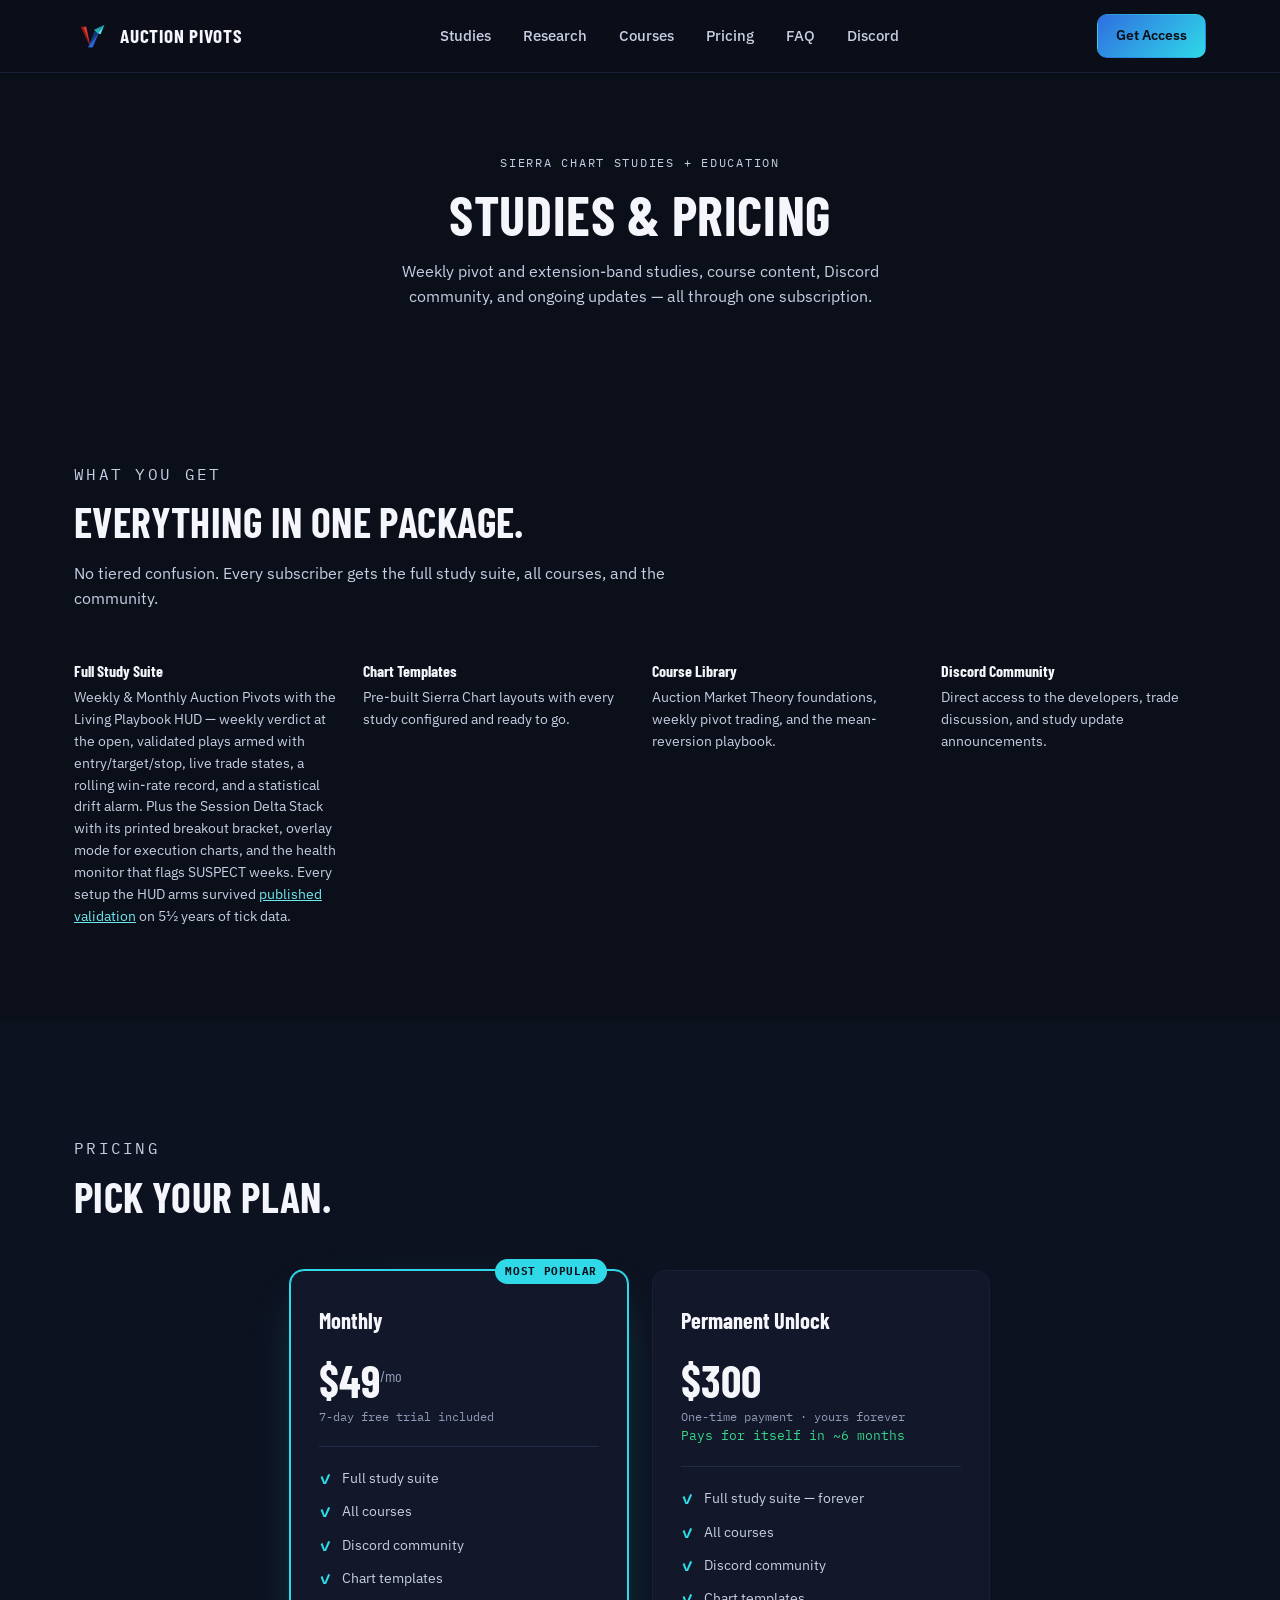
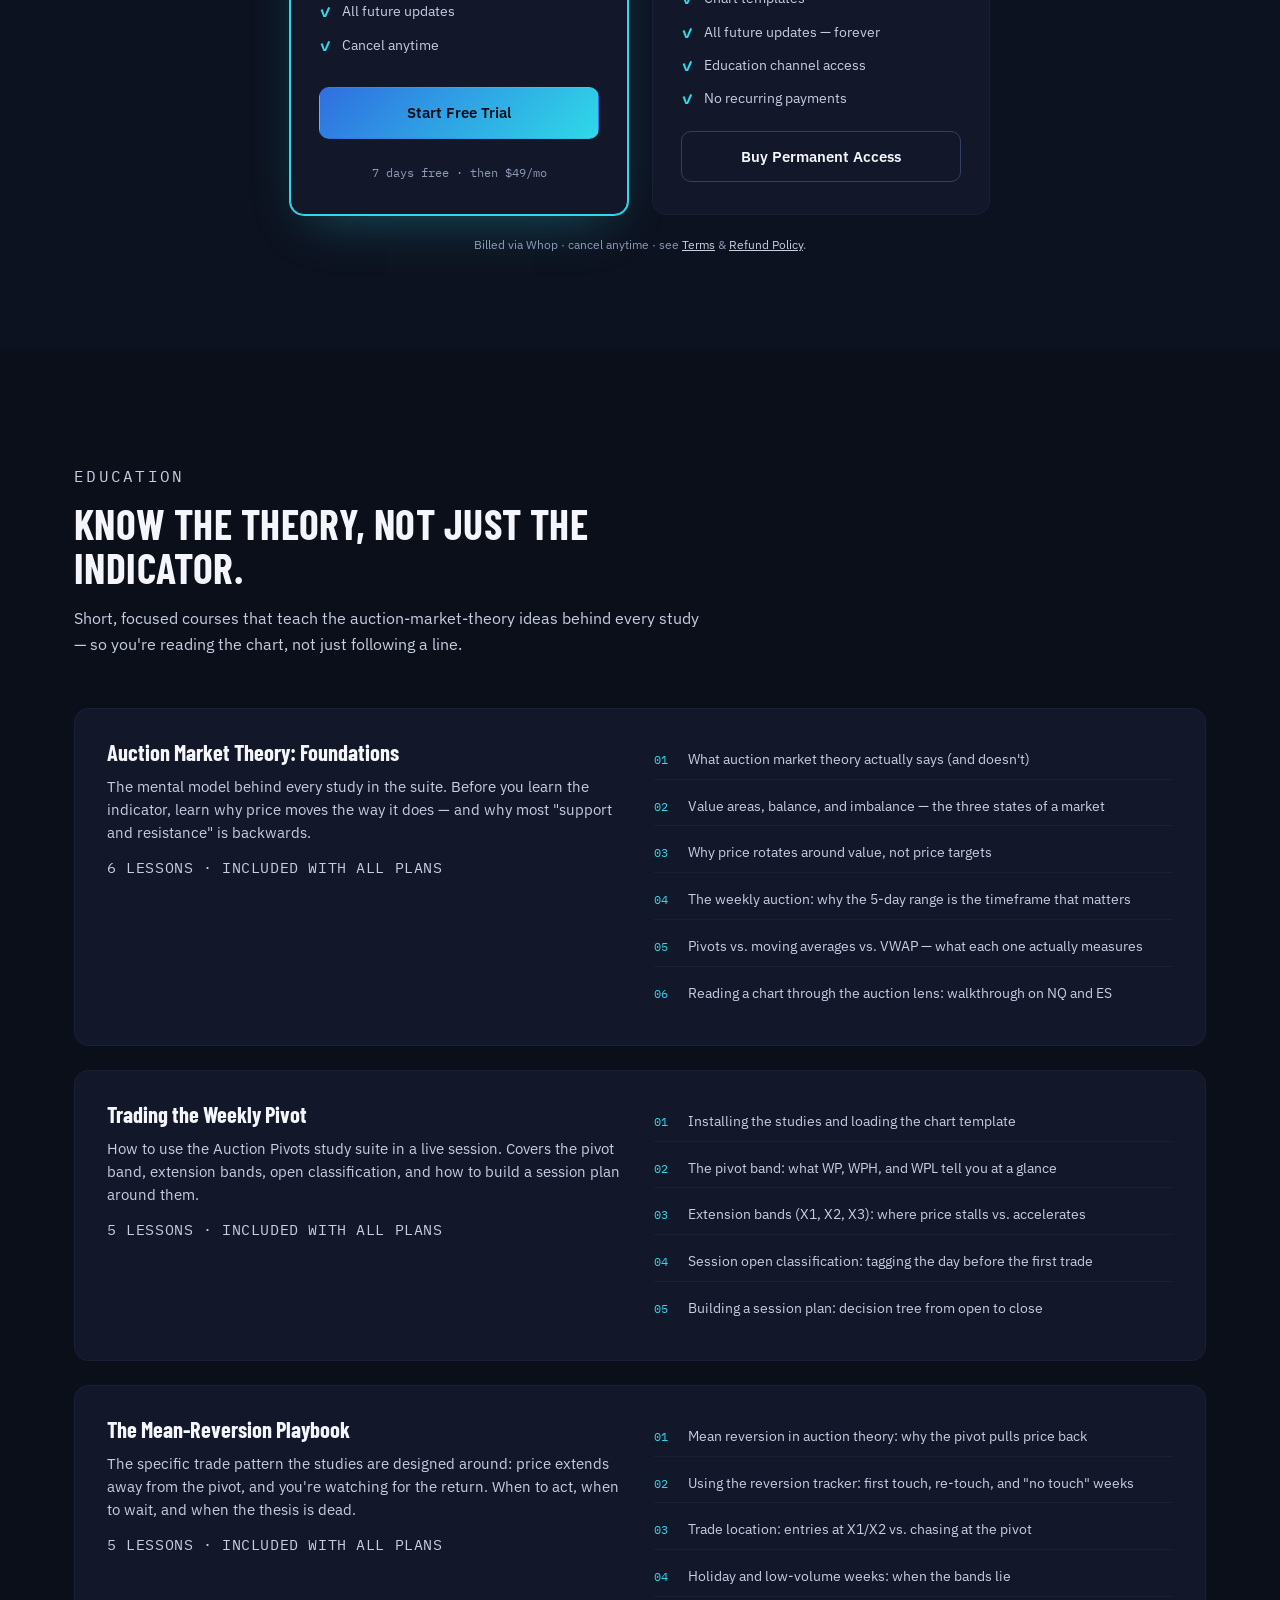
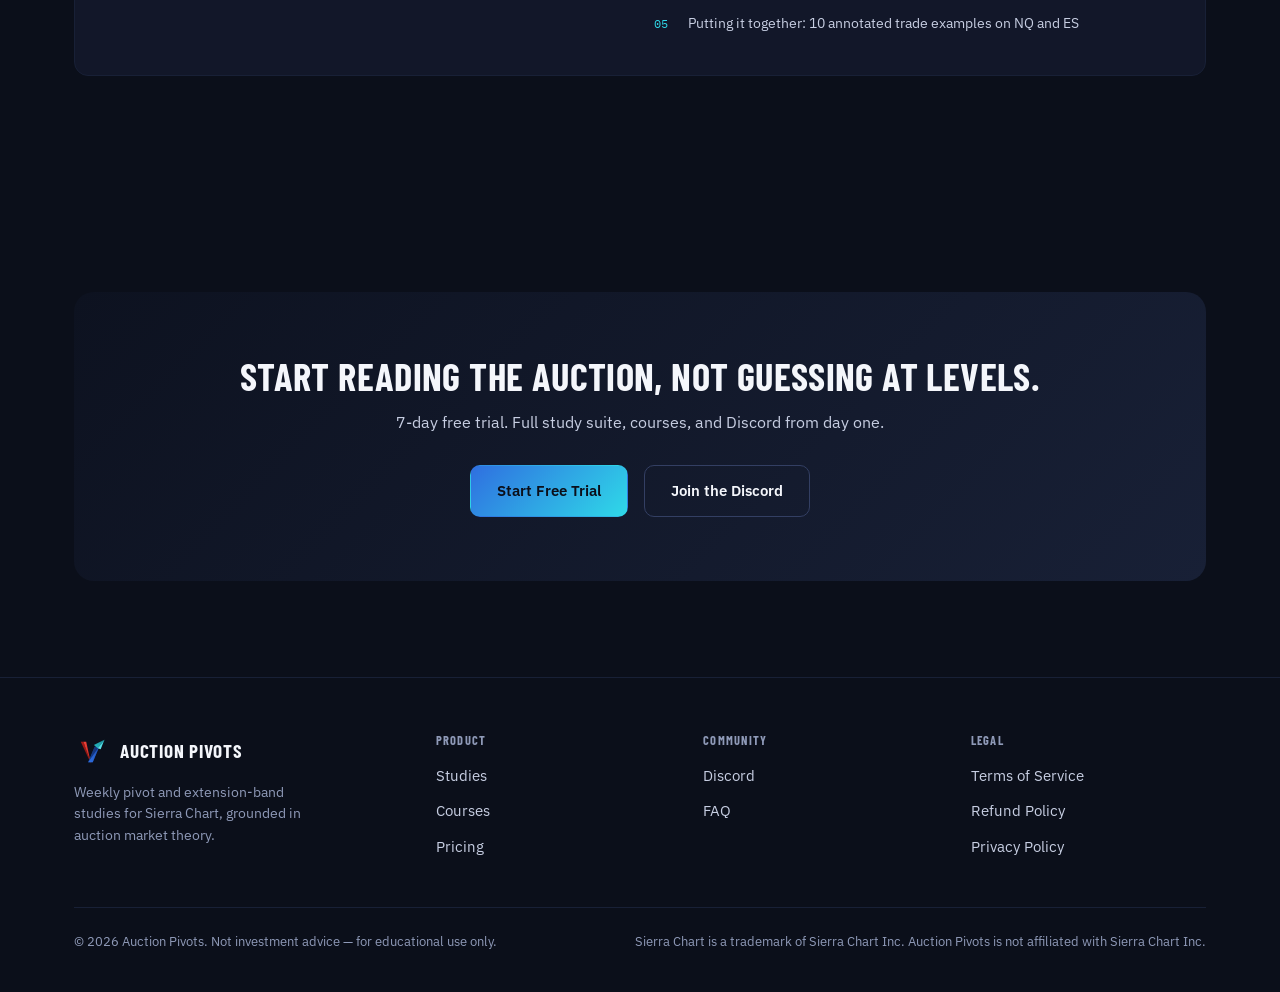
==== commit 3cd23a0c: "Research-forward update: validation ledger, living HUD features, corrected claims - New Research sec" ====
--- a/products.html
+++ b/products.html
@@ -162,6 +162,7 @@
     <nav>
       <ul class="nav-links">
         <li><a href="products.html">Studies</a></li>
+        <li><a href="index.html#research">Research</a></li>
         <li><a href="#courses">Courses</a></li>
         <li><a href="#pricing">Pricing</a></li>
         <li><a href="index.html#faq">FAQ</a></li>
@@ -197,7 +198,7 @@
       <div class="included">
         <div class="included-item">
           <h4>Full Study Suite</h4>
-          <p>Weekly Auction Pivot (pivot with extension bands) and Monthly Auction Pivot, both with a customizable on-chart HUD and a built-in range health check that flags thin, low-conviction weeks.</p>
+          <p>Weekly &amp; Monthly Auction Pivots with the Living Playbook HUD — weekly verdict at the open, validated plays armed with entry/target/stop, live trade states, a rolling win-rate record, and a statistical drift alarm. Plus the Session Delta Stack with its printed breakout bracket, overlay mode for execution charts, and the health monitor that flags SUSPECT weeks. Every setup the HUD arms survived <a href="index.html#research" style="color:var(--cyan-300)">published validation</a> on 5&frac12; years of tick data.</p>
         </div>
         <div class="included-item">
           <h4>Chart Templates</h4>
--- a/css/styles.css
+++ b/css/styles.css
@@ -703,3 +703,53 @@
   font-size: 0.78rem;
   color: var(--paper-500);
 }
+
+
+/* ============================================================
+   Research ledger (2026-07 update)
+   ============================================================ */
+.hero-badges { display:flex; flex-wrap:wrap; gap:10px; margin-top:26px; }
+.hero-badge {
+  font-family: var(--font-mono); font-size:.72rem; letter-spacing:.08em;
+  color: var(--paper-300); border:1px solid var(--navy-600);
+  padding:6px 12px; border-radius:100px; background:rgba(13,18,32,.65);
+}
+.method-chips { display:flex; flex-wrap:wrap; gap:10px; margin:0 0 22px; }
+.method-chip {
+  font-family: var(--font-mono); font-size:.74rem; color:var(--cyan-300);
+  border:1px dashed var(--navy-600); padding:7px 12px; border-radius:6px;
+}
+.ledger {
+  border:1px solid var(--navy-700); border-radius:14px; overflow:hidden;
+  background: var(--navy-900);
+}
+.ledger-head {
+  padding:14px 20px; background:var(--navy-850);
+  border-bottom:1px solid var(--navy-700);
+  font-family:var(--font-mono); font-size:.72rem; letter-spacing:.12em;
+  text-transform:uppercase; color:var(--paper-500);
+}
+.ledger-row {
+  display:grid; grid-template-columns:minmax(0,1.15fr) minmax(0,1fr) auto;
+  gap:14px; align-items:baseline; padding:13px 20px;
+  border-bottom:1px solid var(--navy-800); font-size:.9rem;
+}
+.ledger-row:last-child { border-bottom:none; }
+.ledger-rule { color:var(--paper-100); font-weight:600; }
+.ledger-note { font-family:var(--font-mono); font-size:.78rem; color:var(--paper-500); }
+.stamp {
+  font-family:var(--font-mono); font-size:.7rem; font-weight:700;
+  letter-spacing:.1em; padding:3px 10px; border-radius:4px; white-space:nowrap;
+  justify-self:end;
+}
+.stamp-live { color:var(--green-400); border:1px solid var(--green-400); }
+.stamp-dead { color:var(--red-400); border:1px solid var(--red-700); }
+.disclaimer-box {
+  margin-top:22px; padding:16px 20px; border:1px solid var(--navy-700);
+  border-radius:10px; background:var(--navy-900);
+  font-size:.78rem; color:var(--paper-500); line-height:1.65;
+}
+@media (max-width:680px){
+  .ledger-row { grid-template-columns:1fr auto; }
+  .ledger-note { grid-column:1 / -1; }
+}
